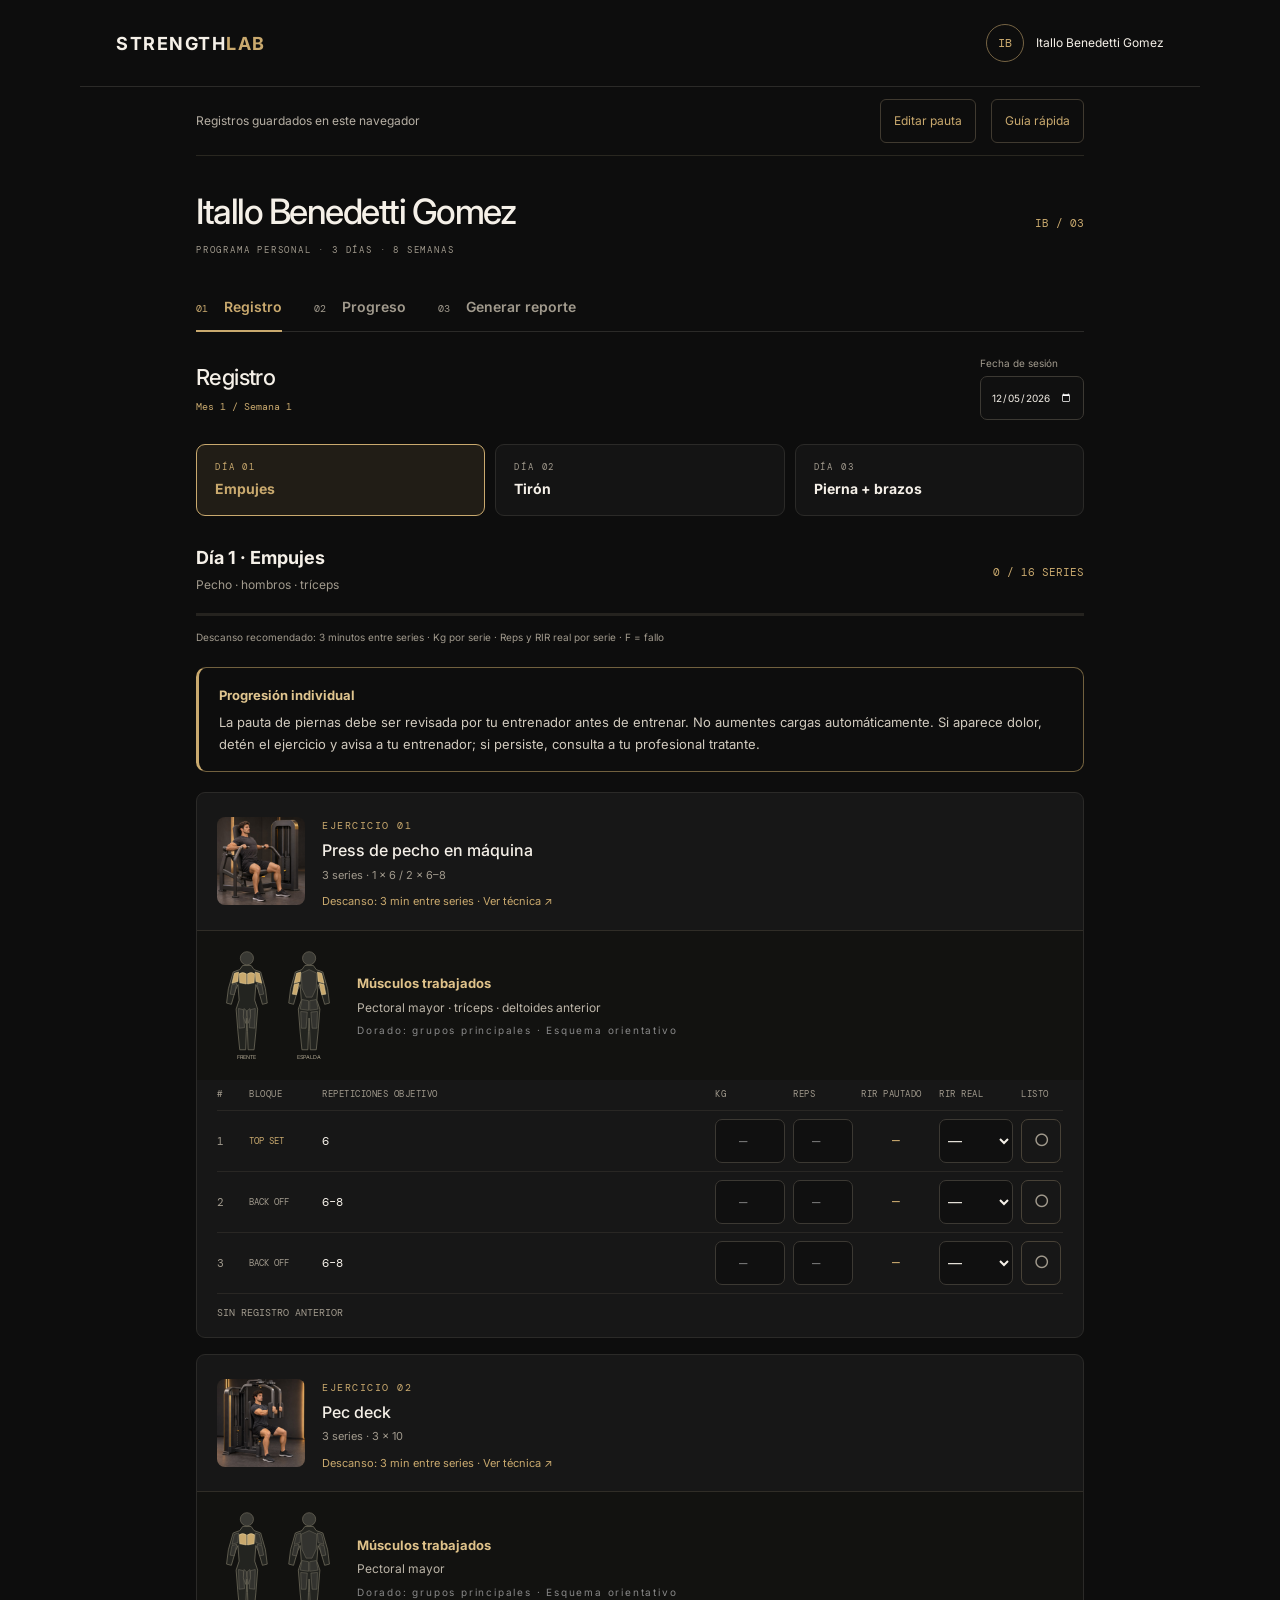
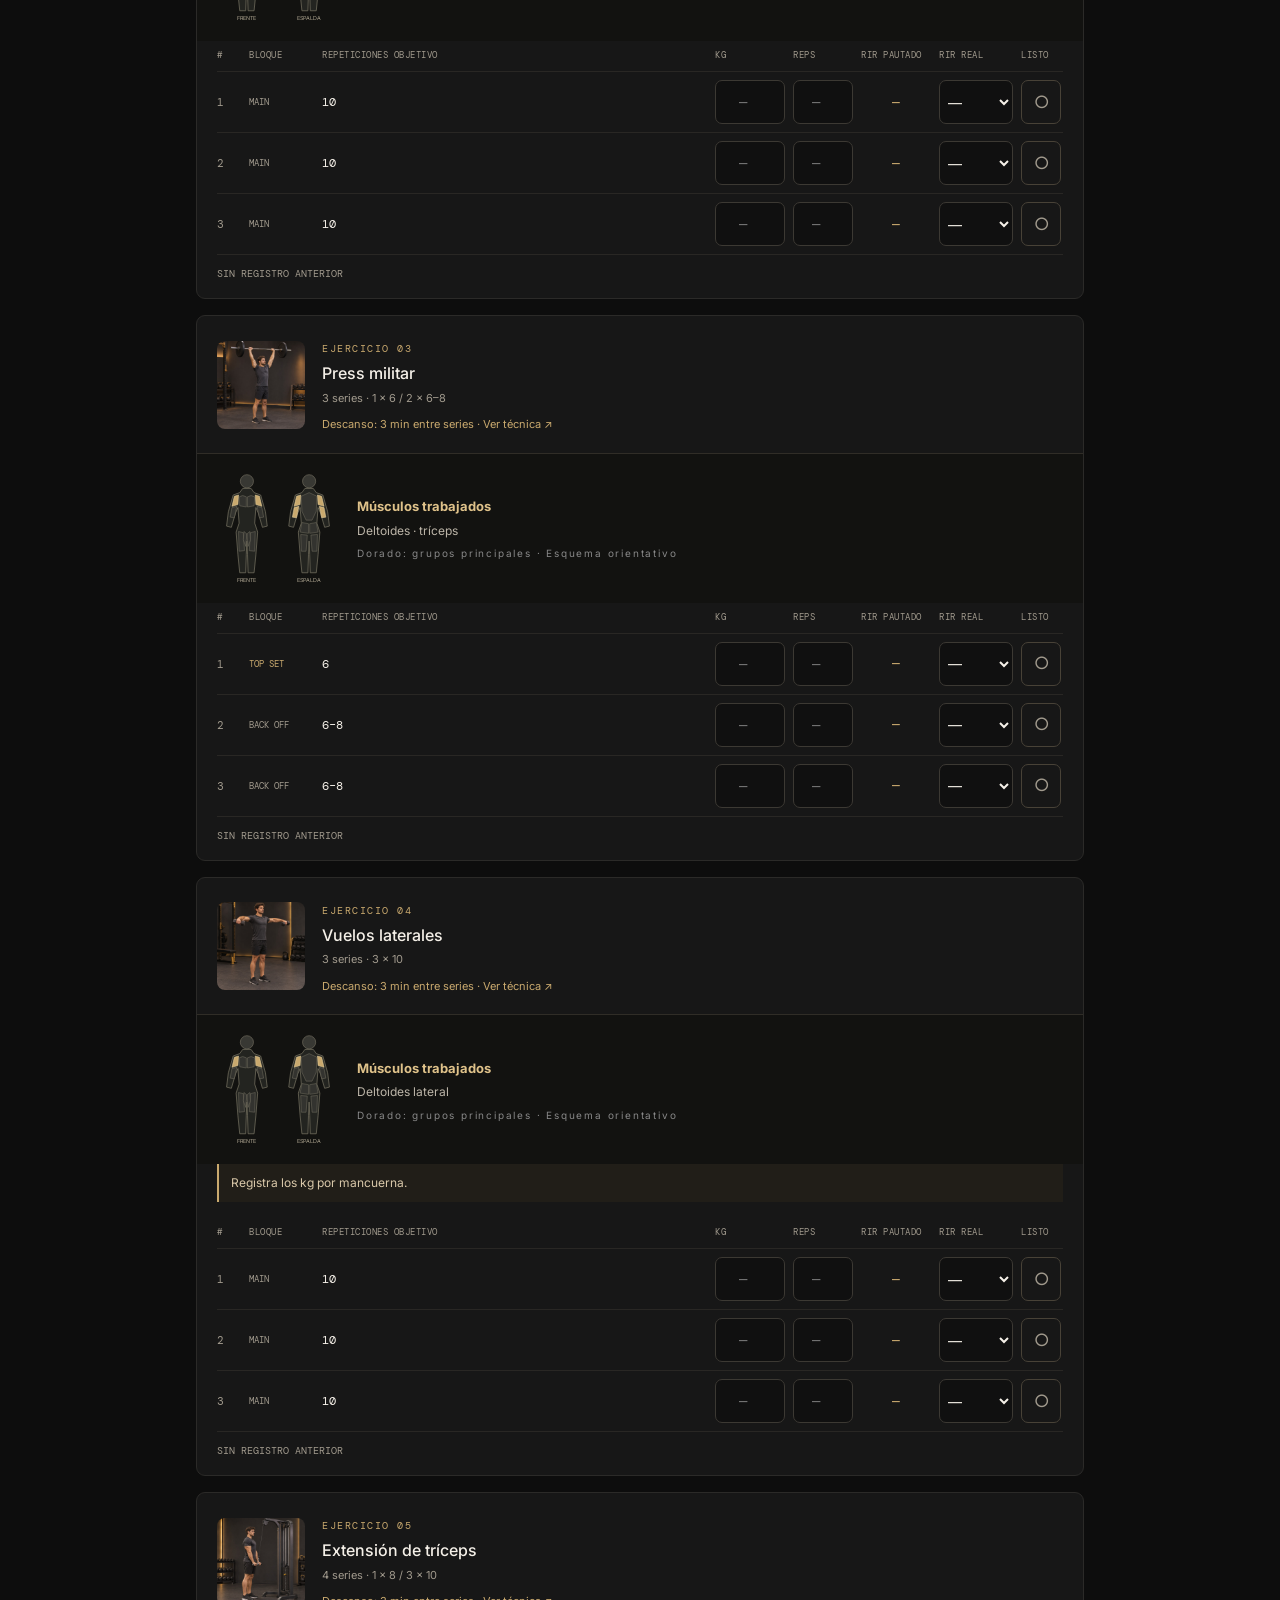
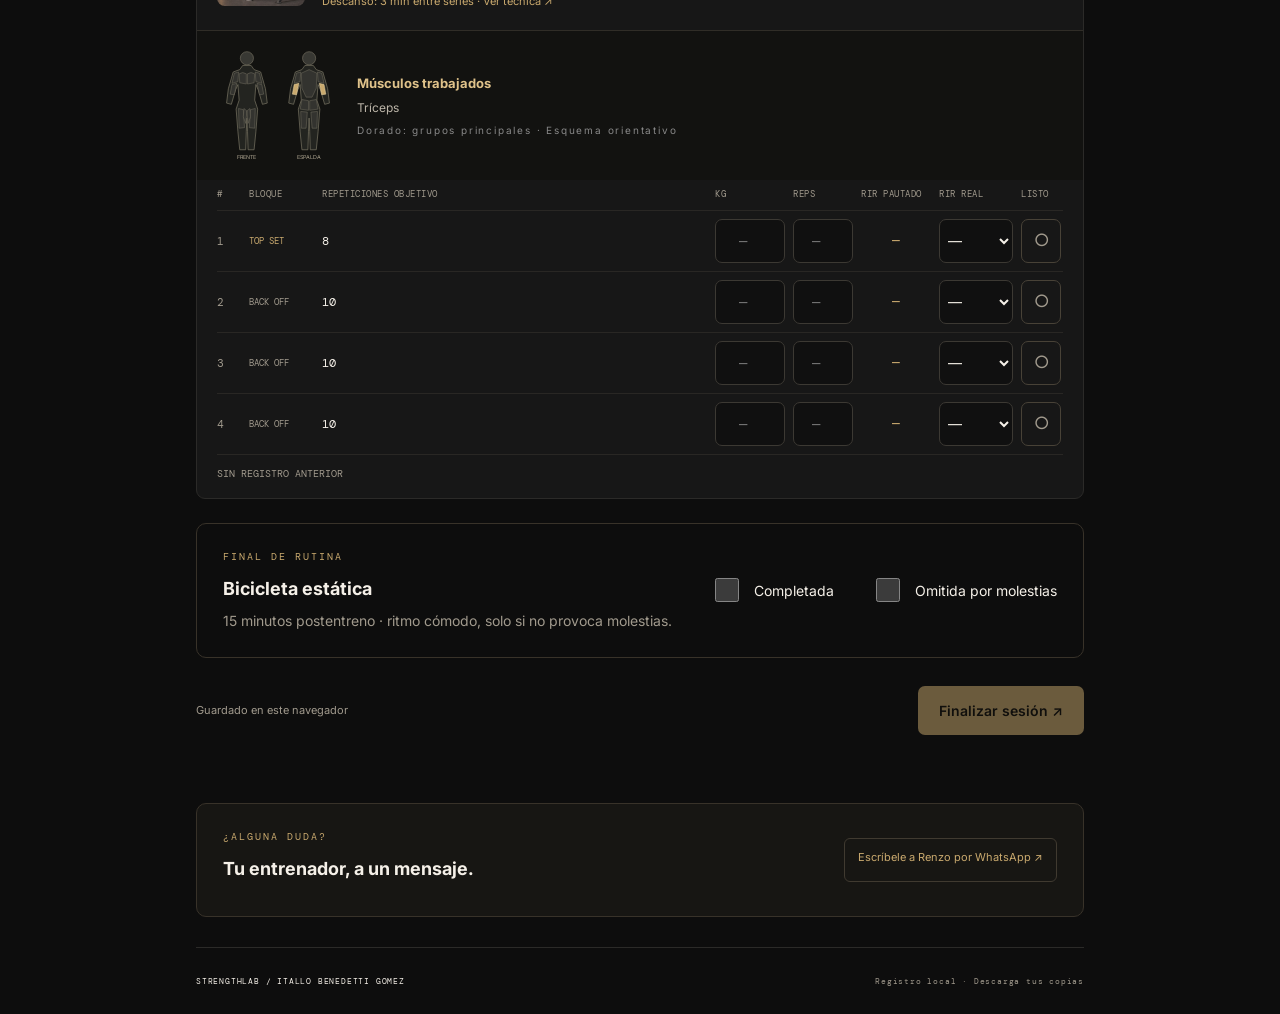
==== index.html @ 132c9b02 "Publish Itallo three-day StrengthLab program with AI photos, muscle maps, editable plan and PDF" ====
<!doctype html>
<html lang="es"><head><meta charset="utf-8"><meta name="viewport" content="width=device-width,initial-scale=1,viewport-fit=cover"><meta name="theme-color" content="#0D0D0D"><meta name="description" content="Plan personalizado de Itallo Benedetti Gomez. Registro de cargas y progreso de entrenamiento."><meta name="robots" content="noindex"><title>Itallo Benedetti Gomez · StrengthLab</title><link rel="preconnect" href="https://fonts.googleapis.com"><link rel="stylesheet" href="https://fonts.googleapis.com/css2?family=Playfair+Display:wght@600;700&family=DM+Mono:wght@400;500&family=Inter:wght@400;500;600;700&display=swap"><link rel="stylesheet" href="style.css?v=itallo-20261105"><script src="routine.js?v=itallo-20261105" defer></script><script src="technique.js?v=itallo-20261105" defer></script><script src="vendor/jspdf.umd.min.js?v=itallo-20261105" defer></script><script src="vendor/jspdf.plugin.autotable.min.js?v=itallo-20261105" defer></script><link rel="stylesheet" href="cloud.css?v=itallo-20261105"><script src="plan.js?v=itallo-20261105" defer></script><script src="local.js?v=itallo-20261105" defer></script><script src="muscles.js?v=itallo-20261105" defer></script><script src="app.js?v=itallo-20261105" defer></script><script src="reports.js?v=itallo-20261105" defer></script><script src="editor.js?v=itallo-20261105" defer></script></head>
<body><header><a class="brand" href="#registro" aria-label="StrengthLab registro">STRENGTH<span>LAB</span></a><div class="athlete"><span class="avatar">IB</span><span>Itallo Benedetti Gomez</span></div></header>
<main id="workspace"><div class="account-bar"><span id="account-role">Registros guardados en este navegador</span><div><button id="edit-plan" class="quiet">Editar pauta</button><button id="show-guide" class="quiet">Guía rápida</button></div></div><div id="sync-alert" role="status" hidden></div><section class="intro"><div><h1>Itallo <em>Benedetti Gomez</em></h1><p class="plan-meta">PROGRAMA PERSONAL · 3 DÍAS · 8 SEMANAS</p></div><span class="minimal-mark">IB / 03</span></section>
<nav aria-label="Secciones"><button data-tab="registro" class="active">01 <span>Registro</span></button><button data-tab="progreso">02 <span>Progreso</span></button><button data-tab="reporte">03 <span>Generar reporte</span></button></nav>
<section id="coach" hidden><div class="section-top"><div><p class="eyebrow">PAUTA DEL ENTRENADOR</p><h2>Pauta y videos de referencia</h2></div><button id="close-editor" class="quiet">Volver al registro</button></div><p class="muted">Define las series, repeticiones y el RIR objetivo de cada serie y pega el video de cada ejercicio. F = fallo; 0 = ninguna repetición en reserva sin intentar otra. Los campos vacíos quedan sin pautar.</p><p class="note">La pauta se guarda en este navegador. Usa «Crear enlace para Itallo» para que él reciba estos ajustes. Las sesiones ya registradas conservan su pauta original. Este editor no tiene contraseña.</p><form id="plan-form"><div id="plan-fields"></div><div class="editor-actions"><button class="primary" type="submit">Guardar pauta</button><button class="quiet" id="share-plan" type="button">Crear enlace para Itallo ↗</button><button class="quiet" id="export-plan" type="button">Descargar pauta</button><label class="quiet file">Importar pauta<input id="import-plan" type="file" accept="application/json"></label></div><p id="plan-status" role="status"></p><div id="plan-link-box" hidden><label>Enlace para Itallo<textarea id="plan-link" rows="3" readonly></textarea></label><button id="copy-plan-link" type="button" class="quiet">Copiar enlace</button></div></form></section><section id="registro"><div class="section-top"><div><h2>Registro</h2><p id="session-period" class="period-caption"></p></div><label class="date-label">Fecha de sesión<input type="date" id="date" required></label></div><div class="days" id="days"></div><div class="session-head"><div><h3 id="day-title"></h3><p class="muted" id="day-description"></p></div><span id="completion" class="mono"></span></div><div class="meter"><i id="meter"></i></div><p class="help">Descanso recomendado: 3 minutos entre series · Kg por serie · Reps y RIR real por serie · F = fallo</p><aside class="care-note"><strong>Progresión individual</strong><p>La pauta de piernas debe ser revisada por tu entrenador antes de entrenar. No aumentes cargas automáticamente. Si aparece dolor, detén el ejercicio y avisa a tu entrenador; si persiste, consulta a tu profesional tratante.</p></aside><div id="exercises"></div><section class="cardio-card" id="cardio-card"><div><p class="eyebrow">FINAL DE RUTINA</p><h3>Bicicleta estática</h3><p class="muted">15 minutos postentreno · ritmo cómodo, solo si no provoca molestias.</p></div><label class="cardio-check"><input id="cardio-done" type="checkbox"><span>Completada</span></label><label class="cardio-check"><input id="cardio-skipped" type="checkbox"><span>Omitida por molestias</span></label></section><div class="session-footer"><p id="save-status" role="status">Guardado en este navegador</p><button id="finish" class="primary">Finalizar sesión <span>↗</span></button></div></section>
<section id="progreso" hidden><div class="section-top"><div><h2>Progreso</h2></div></div><div class="stats" id="stats"></div><div class="chart-card"><label for="exercise-select" class="eyebrow">EVOLUCIÓN POR EJERCICIO</label><select id="exercise-select"></select><p class="muted">Mayor carga de una serie completada en cada sesión · kg</p><div id="chart"></div></div><div class="section-top"><h3>Historial de sesiones</h3><button class="quiet" id="export">Descargar historial ↓</button></div><div id="history"></div><details class="backup"><summary>Guardar o recuperar una copia</summary><p class="muted">Descarga una copia de tus registros. Las copias corresponden a este programa de Itallo.</p><button class="quiet" id="backup">Descargar copia</button><label class="quiet file">Importar copia<input id="import" type="file" accept="application/json"></label></details></section>
<section id="reporte" hidden><div class="section-top"><h2>Reporte semanal</h2><span class="mono">02 MESES / 08 SEMANAS</span></div>
<div class="report-controls"><div class="report-settings"><label class="date-label">Inicio del programa<input type="date" id="program-start" required></label><p class="muted">Cada mes tiene 4 semanas de 7 días.</p></div><div class="months" aria-label="Mes del reporte"><button data-month="0">Mes 1</button><button data-month="1">Mes 2</button></div><div id="report-weeks" class="report-weeks" aria-label="Semana del reporte"></div><div class="report-selection"><span id="report-range"></span><button id="generate-report" class="primary">Generar reporte ↗</button></div></div>
<div id="report-output" aria-live="polite"><div class="empty">Selecciona una semana para generar su reporte.</div></div></section>
<aside class="coach-contact"><div><p class="eyebrow">¿ALGUNA DUDA?</p><h3>Tu entrenador, a un mensaje.</h3></div><a class="quiet" href="https://wa.me/56957528873" target="_blank" rel="noopener noreferrer">Escríbele a Renzo por WhatsApp ↗</a></aside><footer><span>STRENGTHLAB / ITALLO BENEDETTI GOMEZ</span><span class="muted">Registro local · Descarga tus copias</span></footer></main><dialog id="onboarding" aria-labelledby="welcome-title"><p class="eyebrow">STRENGTHLAB / GUÍA RÁPIDA</p><h2 id="welcome-title">Bienvenido, Itallo.</h2><p class="muted">Tu rutina y tus registros en un solo lugar. Los datos se guardan en este navegador; descarga una copia para conservarlos.</p><ol class="welcome-steps"><li><span>01</span><div><h3>Elige tu sesión</h3><p>Comprueba la fecha y selecciona uno de tus tres días. Toca el ejercicio para ampliar la imagen de IA. Usa el video de referencia si tu entrenador lo ha añadido.</p></div></li><li><span>02</span><div><h3>Registra lo que hiciste</h3><p>Anota los kg y marca cada serie. Descansa 3 minutos entre series. Añade las repeticiones y el RIR real de cada serie; compáralo con el RIR pautado. Finaliza con 15 minutos de bicicleta estática si no causa molestias. Puedes marcarla como omitida por molestias.</p></div></li><li><span>03</span><div><h3>Revisa tu avance</h3><p>En Progreso verás tus cargas. En Reporte, el resumen de cada semana. Comparte tus reportes con Renzo para el seguimiento.</p></div></li></ol><button id="start-training" class="primary">Ir a mi rutina ↗</button></dialog><dialog id="photo" aria-labelledby="photo-title"><button id="close-photo" aria-label="Cerrar detalle del ejercicio">×</button><img alt=""><div class="technique-content"><p id="photo-caption" class="eyebrow"></p><h2 id="photo-title"></h2><p class="rest-detail">Descanso recomendado: <strong>3 minutos entre series</strong></p><div id="photo-muscles"></div><h3>Recomendación técnica</h3><ul id="photo-technique"></ul><p id="photo-coach-note" class="note" hidden></p></div></dialog><div id="toast" role="status" hidden></div></body></html>
---- style.css ----
:root{color-scheme:dark;--gold:#c9a96e;--bg:#0d0d0d;--card:#171717;--line:#2b2a28;--text:#f5f0e8;--muted:#a19a8d;--mono:'DM Mono',monospace;--serif:'Playfair Display',Georgia,serif}*{box-sizing:border-box}body{margin:0;background:var(--bg);color:var(--text);font:14px/1.5 Inter,system-ui,sans-serif}button,input,select{font:inherit}button,a,input,select,summary{touch-action:manipulation}button{cursor:pointer}button:focus-visible,a:focus-visible,summary:focus-visible{outline:2px solid var(--gold);outline-offset:4px}button{color:inherit}header{max-width:1120px;margin:auto;padding:28px 36px;display:flex;justify-content:space-between;align-items:center;border-bottom:1px solid var(--line)}.brand{font-size:18px;font-weight:700;letter-spacing:1.5px;color:var(--text);text-decoration:none}.brand>span{color:var(--gold)}small{display:block;font-size:9px;letter-spacing:1.8px;color:var(--muted);font-weight:400;margin-top:5px}.athlete{display:flex;align-items:center;gap:12px;font-size:12px}.avatar{width:38px;height:38px;border:1px solid #766444;display:grid;place-items:center;border-radius:50%;font:12px var(--mono);color:var(--gold)}main{max-width:960px;padding:0 36px;margin:auto}.intro{display:flex;align-items:center;justify-content:space-between;padding:46px 0 34px}.eyebrow{font:10px var(--mono);letter-spacing:2px;color:var(--gold);margin:0 0 12px}h1{font:600 56px/1.1 var(--serif);margin:0 0 16px;letter-spacing:-2px}h1 em{color:var(--gold);font-style:normal}h2{font:600 28px/1.2 var(--serif);margin:0}h3{font-size:18px;margin:0}.muted{color:var(--muted)}.intro .muted{margin:0}.plan-label{display:flex;align-items:center;gap:14px}.plan-label b{font:48px var(--serif);color:var(--gold)}.plan-label span{font:9px/1.8 var(--mono);letter-spacing:1px;color:var(--muted)}nav{display:flex;border-bottom:1px solid var(--line);gap:28px;margin-bottom:32px}nav button{border:0;border-bottom:2px solid transparent;background:none;padding:16px 2px;color:var(--muted);font:10px var(--mono)}nav button span{font:600 14px Inter,sans-serif;margin-left:10px}nav button.active{border-color:var(--gold);color:var(--gold)}.section-top{display:flex;align-items:center;justify-content:space-between;gap:15px;margin:28px 0 24px}.date-label{color:var(--muted);font-size:10px;display:grid;gap:5px}input,select{border:1px solid #3c3933;border-radius:7px;background:#101010;color:var(--text);padding:10px;min-height:44px}input:focus,select:focus{outline:1px solid var(--gold);border-color:var(--gold)}.days{display:grid;grid-template-columns:repeat(3,1fr);gap:10px;margin-bottom:28px}.day{background:#141414;text-align:left;border:1px solid var(--line);border-radius:9px;padding:16px 18px}.day small{font:9px var(--mono);margin:0 0 5px}.day strong{font-size:14px}.day.active{border-color:var(--gold);background:#211d16;color:var(--gold)}.day.active small{color:var(--gold)}.session-head{display:flex;align-items:center;justify-content:space-between;gap:14px}.session-head p{margin:5px 0;font-size:12px}.mono{font:11px var(--mono);color:var(--gold)}.meter{background:#25231f;height:3px;margin-top:14px}.meter i{display:block;height:100%;background:var(--gold);width:0;transition:width .2s}.help{font-size:11px;color:var(--muted);margin:14px 0 22px}.exercise{border:1px solid var(--line);background:var(--card);border-radius:12px;overflow:hidden;margin-bottom:16px}.ex-head{display:flex;align-items:center;gap:17px;padding:20px}.photo-btn{padding:0;border:0;width:88px;height:88px;border-radius:8px;overflow:hidden;flex:none;background:white}.photo-btn img{width:100%;height:100%;object-fit:contain;display:block}.ex-meta{flex:1}.ex-meta h3{font-size:16px;line-height:1.4;margin:5px 0}.ex-number{font:10px var(--mono);color:var(--gold);letter-spacing:1.5px}.ex-meta p{font-size:11px;color:var(--muted);margin:4px 0}.note{font-size:12px;margin:0 20px 16px;padding:10px 12px;background:#211e18;border-left:2px solid var(--gold);color:#d9c8a9}.sets{padding:0 20px 18px}.set-row{display:grid;grid-template-columns:30px 90px 1fr 94px 80px 44px;align-items:center;gap:10px;padding:8px 0;border-bottom:1px solid #292724}.set-row:last-child{border:0}.set-row.labels{font:9px var(--mono);color:var(--muted);letter-spacing:.5px;padding-bottom:10px}.set-row input{width:100%;text-align:center;font:14px var(--mono);padding:7px 4px}.set-row .target{font:12px var(--mono)}.badge{font:9px var(--mono);text-transform:uppercase;color:var(--muted)}.badge.top{color:var(--gold)}.set-no{font:11px var(--mono);color:var(--muted)}.done{width:40px;height:44px;border:1px solid #484237;border-radius:7px;background:transparent;color:var(--muted);font-size:17px}.set-row.completed .done{background:var(--gold);color:#15120c;border-color:var(--gold)}.set-row.completed{background:#c9a96e06}.previous{font:10px var(--mono);color:var(--muted);margin:12px 0 0}.session-footer{display:flex;justify-content:space-between;gap:15px;align-items:center;padding:10px 0 20px}.session-footer p{font-size:11px;color:var(--muted)}.primary{background:var(--gold);color:#13110c;border:0;border-radius:7px;padding:14px 21px;font-weight:600;min-height:48px}.primary span{margin-left:20px}.primary:disabled{opacity:.5;cursor:default}.quiet{background:transparent;border:1px solid #403a30;border-radius:6px;color:var(--gold);padding:10px 13px;min-height:44px;font-size:11px}.stats{display:grid;grid-template-columns:repeat(3,1fr);gap:12px}.stat{padding:22px;background:var(--card);border:1px solid var(--line);border-radius:10px}.stat strong{font:30px var(--serif);display:block;color:var(--gold)}.stat span{font:10px var(--mono);color:var(--muted)}.chart-card{background:var(--card);border:1px solid var(--line);border-radius:12px;padding:24px;margin:24px 0}.chart-card select{display:block;width:100%;margin:10px 0;font-size:14px}.chart-card>p{font-size:11px}.chart-svg{display:block;width:100%;height:auto}.empty{text-align:center;padding:42px 20px;border:1px dashed #39342b;border-radius:8px;color:var(--muted);font-size:13px}.empty b{display:block;color:var(--text);font-size:16px;margin-bottom:8px}.history-row{display:flex;align-items:center;justify-content:space-between;gap:12px;padding:18px 2px;border-bottom:1px solid var(--line)}.history-row b{display:block;font-size:13px}.history-row small{letter-spacing:0;font-size:11px}.backup{margin:28px 0;font-size:12px}.backup summary{cursor:pointer;color:var(--muted);padding:12px 0}.backup button{margin-right:8px}.file{display:inline-flex;align-items:center;cursor:pointer}.file input{position:absolute;opacity:0;width:1px;height:1px;min-height:0}.file:focus-within{outline:2px solid var(--gold)}footer{padding:28px 0;border-top:1px solid var(--line);font:9px var(--mono);letter-spacing:1px;margin-top:30px}footer p{color:var(--muted);letter-spacing:0;font:10px Inter,sans-serif}dialog{padding:14px;border:1px solid var(--line);border-radius:12px;max-width:520px;width:90%;background:#171717;color:var(--text)}dialog::backdrop{background:#000c}dialog img{width:100%;border-radius:8px;display:block}dialog p{margin:12px 3px;font-size:12px}dialog button{position:absolute;right:23px;top:23px;width:40px;height:40px;border-radius:50%;border:0;background:#111d;color:white;font-size:26px}#toast{position:fixed;bottom:24px;left:50%;transform:translateX(-50%);padding:14px 20px;border:1px solid var(--gold);border-radius:9px;background:#232017;color:var(--text);z-index:10;font-size:13px;max-width:90%;width:max-content}button:hover{filter:brightness(1.12)}[hidden]{display:none!important}@media(max-width:620px){header{padding:20px}.brand{font-size:14px}.athlete>span:last-child{display:none}main{padding:0 18px}.intro{padding:32px 0}h1{font-size:42px}.intro>.plan-label{display:none}.intro .muted{font-size:12px}nav{margin-bottom:24px}.section-top{align-items:flex-start}h2{font-size:22px}.date-label input{font-size:11px;padding:7px;max-width:140px}.day{padding:12px 10px}.day strong{font-size:12px}.day small{font-size:8px}.days{gap:7px}.session-head h3{font-size:17px}.ex-head{padding:16px;gap:13px}.photo-btn{width:70px;height:70px}.ex-meta h3{font-size:14px}.sets{padding:0 13px 13px}.set-row{grid-template-columns:20px 55px minmax(46px,1fr) 61px 52px 34px;gap:5px}.set-row.labels{font-size:8px;letter-spacing:0}.badge{font-size:8px}.set-row .target{font-size:11px}.done{width:32px}.note{margin:0 16px 13px;font-size:11px}.session-footer{align-items:stretch;flex-direction:column;gap:6px}.session-footer p{margin:3px 0 8px}.stats{gap:7px}.stat{padding:14px 10px}.stat strong{font-size:26px}.stat span{font-size:8px}.chart-card{padding:16px}.history-row{font-size:12px}.history-row .quiet{padding:8px}.section-top .quiet{font-size:10px}footer{line-height:1.8}}@media(prefers-reduced-motion:reduce){*{transition:none!important;scroll-behavior:auto!important}}

/* Quiet editorial layout */
header{padding-top:24px;padding-bottom:24px}.intro{padding:34px 0 26px}.intro h1{font:500 35px/1.2 Inter,sans-serif;letter-spacing:-1.5px;margin:0}.intro h1 em{color:var(--text)}.plan-meta{font:9px var(--mono);letter-spacing:1.8px;color:var(--muted);margin:12px 0 0}.minimal-mark{font:11px var(--mono);color:var(--gold)}h2{font:500 22px/1.3 Inter,sans-serif;letter-spacing:-.6px}nav{position:relative;gap:32px;margin-bottom:24px}nav button{border:0;padding:16px 0}.nav-marker{position:absolute;bottom:-1px;left:0;height:2px;background:var(--gold);transition:transform .28s cubic-bezier(.22,1,.36,1),width .28s}.period-caption{margin:8px 0 0;font:10px var(--mono);color:var(--gold)}.section-top{margin-top:24px}.exercise{border-radius:9px;transition:border-color .2s}.exercise:focus-within{border-color:#756447}.day,.week,.months button{transition:background .2s,border-color .2s,color .2s}.done{transition:background .15s,transform .15s}.done:active,.primary:active{transform:scale(.96)}.primary{transition:background .15s,transform .15s}.ex-meta h3{font-weight:500}.help{font-size:10px}.stats .stat strong{font:400 28px var(--mono)}.stat{background:transparent}.session-footer{padding-top:4px}footer{display:flex;justify-content:space-between;gap:16px;flex-wrap:wrap;font-size:8px;letter-spacing:.8px}.report-controls{border:1px solid var(--line);border-radius:10px;padding:22px;margin-bottom:24px}.report-settings{display:flex;justify-content:space-between;align-items:center;gap:16px;margin-bottom:24px}.report-settings p{font-size:11px}.report-settings input{width:170px}.months{display:flex;gap:4px;background:#161616;border-radius:7px;padding:4px;margin-bottom:16px}.months button{flex:1;min-height:44px;border:1px solid transparent;border-radius:5px;background:transparent;color:var(--muted);font-size:12px}.months button.active{background:#27231c;color:var(--gold);border-color:#55462d}.report-weeks{display:grid;grid-template-columns:repeat(4,1fr);gap:9px}.week{padding:16px 10px;text-align:left;background:transparent;border:1px solid var(--line);border-radius:7px}.week.active{border-color:var(--gold);background:#c9a96e09}.week span{display:block;font-size:12px}.week small{font:9px var(--mono);letter-spacing:0;margin-top:10px}.week i{display:block;font:9px var(--mono);color:var(--gold);margin-top:16px}.report-selection{display:flex;justify-content:space-between;gap:15px;align-items:center;margin-top:22px}.report-selection>span{font:10px var(--mono);color:var(--muted)}.report-actions{display:flex;justify-content:space-between;gap:16px;align-items:center;margin:22px 0 16px}.report-actions>div{display:flex;gap:8px}.report-actions .primary{font-size:11px;padding:10px 14px;min-height:44px}.report-paper{border:1px solid var(--line);border-radius:10px;background:#141414;padding:26px}.report-heading{display:flex;justify-content:space-between;gap:18px;border-bottom:1px solid var(--line);padding-bottom:22px}.report-heading h2{font-size:24px}.report-heading strong{font:12px var(--mono)}.report-heading p:not(.eyebrow){font-size:10px;color:var(--muted);margin-bottom:0}.report-heading>div:last-child{text-align:right}.report-summary{display:grid;grid-template-columns:repeat(3,1fr);gap:14px;padding:24px 0}.report-summary b{font:24px var(--mono);display:block;color:var(--gold)}.report-summary span{display:block;font-size:10px;color:var(--muted);margin-top:8px}.report-day-status{display:flex;justify-content:space-between;gap:12px;font-size:10px;border-top:1px solid var(--line);border-bottom:1px solid var(--line);padding:15px 0;color:var(--muted)}.report-day-status b{color:var(--text);margin-right:5px;font-weight:500}.report-paper h3{font-size:14px;font-weight:500;margin:28px 0 12px}.report-note{font-size:10px;color:var(--muted);line-height:1.6}.table-scroll{overflow:auto}table{width:100%;border-collapse:collapse;text-align:left;font-size:11px}th{font-weight:500;color:var(--muted);font-size:9px;padding:10px 7px;border-bottom:1px solid #474033;white-space:nowrap}td{padding:11px 7px;border-bottom:1px solid var(--line)}td:first-child{min-width:140px}td:not(:first-child){font-family:var(--mono);font-size:10px}td small{font-size:8px;letter-spacing:0;margin-top:3px}.report-session-title{display:flex;justify-content:space-between;align-items:center;gap:12px;margin:24px 0 8px}.report-session-title h4{font-size:12px;margin:0;font-weight:500}.report-session-title span{font-size:9px;color:var(--muted)}.report-empty{padding:50px 0;text-align:center;color:var(--muted)}.report-end{border-top:1px solid var(--line);padding-top:18px;margin-top:28px}.quiet:disabled{opacity:.4;cursor:default}
@media(max-width:620px){.intro{padding:26px 0 20px}.intro h1{font-size:28px}.minimal-mark{font-size:9px}nav{gap:0;justify-content:space-between}nav button{font-size:9px}nav button span{font-size:11px;margin-left:6px}.section-top h2{font-size:20px}.section-top>.mono{font-size:8px}.report-controls{padding:15px}.report-settings{align-items:flex-start}.report-settings p{max-width:130px;font-size:10px;margin:18px 0 0}.report-settings input{width:150px}.report-weeks{grid-template-columns:repeat(2,1fr)}.week{padding:12px}.week i{margin-top:10px}.report-selection{align-items:stretch;flex-direction:column}.report-selection>span{text-align:center}.report-actions{align-items:flex-start;flex-direction:column}.report-actions>div{width:100%}.report-actions button{flex:1}.report-paper{padding:16px}.report-heading{flex-direction:column;gap:14px}.report-heading>div:last-child{text-align:left}.report-summary{gap:8px}.report-summary span{font-size:9px}.report-summary b{font-size:20px}.report-day-status{gap:8px;font-size:9px}.report-day-status b{display:block;margin-bottom:3px}.report-session-title{align-items:flex-start;flex-direction:column;gap:4px}}
@media print{@page{size:A4;margin:14mm}*{color:#151515!important;background:white!important;box-shadow:none!important;text-shadow:none!important;animation:none!important}body{font-size:10pt}header,nav,.intro,main>section:not(#reporte),#reporte>.section-top,.report-controls,.report-actions,footer,dialog,#toast{display:none!important}main{max-width:none;padding:0;margin:0}#reporte{display:block!important}.report-paper{padding:0;border:0;border-radius:0}.table-scroll{overflow:visible}table{font-size:9pt}td:not(:first-child),th{font-size:8pt}thead{display:table-header-group}tr{break-inside:avoid}h3,h4,.report-session-title{break-after:avoid}.report-heading{flex-direction:row}.report-heading>div:last-child{text-align:right}.report-summary,.report-heading,.report-day-status{break-inside:avoid}.report-summary span,.report-note{font-size:8pt}th,td{border-color:#ccc}.report-note{color:#555!important}.report-session-title{flex-direction:row}}

.days{grid-template-columns:repeat(4,1fr)}.exercise-number-art{display:grid;place-items:center;width:100%;height:100%;background:#211d16;color:var(--gold);font:32px var(--mono)}.report-day-status{flex-wrap:wrap}@media(max-width:620px){.days{grid-template-columns:repeat(2,1fr)}}


.report-actions>div{flex-wrap:wrap}.photo-btn{background:#222}.photo-btn img{object-fit:cover}

/* RIR and coach prescription */
.sets-scroll{overflow-x:auto}.sets{min-width:650px}.set-row{grid-template-columns:24px 65px minmax(55px,1fr) 70px 60px 70px 74px 42px;gap:8px}.set-row select{width:100%;padding:8px 4px;min-height:44px}.rir-target{text-align:center;color:var(--gold);font:13px var(--mono)}.exercise-video{display:inline-flex;margin:0 20px 15px;text-decoration:none}.plan-exercise{border:1px solid var(--line);border-radius:9px;padding:20px;margin:18px 0}.plan-exercise legend{padding:0 8px;font-weight:600}.plan-rirs{display:flex;gap:12px;flex-wrap:wrap}.plan-rirs label{display:grid;gap:6px;font-size:12px;color:var(--muted)}.plan-rirs select{min-width:76px}.video-label{display:grid;gap:8px;margin-top:20px;font-size:12px;color:var(--muted)}.video-label input{width:100%}.editor-day{margin-top:30px;color:var(--gold)}.editor-actions{display:flex;gap:10px;flex-wrap:wrap;margin:24px 0}#plan-status{color:var(--gold);font-size:12px}#plan-link-box label{display:grid;gap:8px}#plan-link{width:100%;background:var(--card);color:var(--text);border:1px solid var(--line);padding:12px;margin-bottom:10px}.account-bar>div{display:flex;gap:8px}#coach>.muted{font-size:12px}#coach>.note{margin:20px 0}.report-paper .table-scroll table{min-width:680px}@media(max-width:620px){.sets{min-width:650px}.set-row{grid-template-columns:24px 65px minmax(55px,1fr) 70px 60px 70px 74px 42px}.plan-exercise{padding:14px}.plan-rirs{gap:8px}.account-bar{flex-wrap:wrap;gap:10px}.account-bar>div{flex-wrap:wrap}.report-paper .table-scroll table{min-width:680px}}

.set-field{min-width:0}.set-field>span{display:none}@media(max-width:620px){.sets{min-width:0}.sets-scroll{overflow:visible}.set-row{grid-template-columns:repeat(4,minmax(0,1fr));gap:8px;padding:14px 0}.set-row.labels{display:none}.set-no{grid-row:1;grid-column:1}.badge{grid-row:1;grid-column:2}.set-row .target{grid-row:1;grid-column:3;font-size:11px}.set-row .target:after{content:' reps';font-size:9px;color:var(--muted)}.set-row .done{grid-row:1;grid-column:4;justify-self:end;width:40px}.kg-field{grid-row:2;grid-column:1}.reps-field{grid-row:2;grid-column:2}.rir-target{grid-row:2;grid-column:3;display:flex;flex-direction:column;justify-content:space-between;align-items:center;padding-bottom:12px}.rir-field{grid-row:2;grid-column:4}.set-field{display:grid;gap:5px}.set-field>span,.rir-target:before{display:block;font:8px var(--mono);color:var(--muted)}.rir-target:before{content:'RIR PAUTADO';margin-bottom:5px}.set-row input,.set-row select{font-size:13px;min-width:0;min-height:44px;width:100%;padding:7px 3px}}

.days{grid-template-columns:repeat(3,minmax(0,1fr))}.care-note{border:1px solid #71603e;border-left:3px solid #c9a96e;border-radius:10px;padding:16px 20px;margin:20px 0;color:#d1cabe;font-size:13px;line-height:1.7}.care-note strong{color:#e0c58f}.care-note p{margin:5px 0 0}.muscle-card{display:flex;align-items:center;gap:18px;padding:12px 20px;border-top:1px solid #302d27;background:#121210}.muscle-card svg{width:122px;height:125px;flex-shrink:0}.muscle-card p{font-size:12px;line-height:1.7;color:#bcb5a8;margin:4px 0}.muscle-card strong{color:#dfc28a;font-size:13px}.muscle-card small{font-size:10px;color:#888}.muscle-shape{fill:#33332f;stroke:#777363;stroke-width:.8}.muscle-active{fill:#c9a96e;stroke:#f1dba9;stroke-width:.8}.cardio-card{flex-wrap:wrap;gap:14px}.cardio-check{font-size:12px}.plan-dose{display:flex;gap:12px;margin-bottom:12px}.plan-dose input{width:110px;padding:10px;background:#151515;color:#eee;border:1px solid #554e42;border-radius:5px}.plan-dose label{font-size:12px}@media(max-width:600px){.days{grid-template-columns:repeat(3,minmax(0,1fr))}.day{padding:12px 8px}.day strong{font-size:13px}.muscle-card{padding:10px;gap:8px}}
---- cloud.css ----
[hidden]{display:none!important}.auth-card{max-width:420px;margin:10vh auto;padding:30px 24px}.auth-card h1{font-family:'Playfair Display',serif;font-size:48px;margin:18px 0 32px}.auth-card h1 em{color:#c9a96e;font-weight:400}.auth-card form{display:grid;gap:20px;margin:24px 0}.auth-card label,#routine-fields label{display:grid;gap:8px;font-size:12px;color:#b6afa4}.auth-card input,#routine-fields input{width:100%;box-sizing:border-box;padding:13px;border:1px solid #3a352e;border-radius:5px;background:#161513;color:#f5f0e8;font:inherit}.auth-card input:focus,#routine-fields input:focus{outline:1px solid #c9a96e}.auth-card .primary{width:100%;justify-content:center}.account-bar{display:flex;justify-content:space-between;align-items:center;border-bottom:1px solid #292720;padding:12px 0;font-size:12px;color:#b6afa4}.account-bar>div{display:flex;gap:15px}#sync-alert{padding:14px;border:1px solid #c9a96e;background:#292318;color:#f1dab1;font-size:13px;margin:14px 0}#coach-editor{margin:20px 0;border:1px solid #383229;padding:18px;border-radius:8px}#coach-editor summary{cursor:pointer;color:#c9a96e}#routine-fields fieldset{border:0;padding:18px 0}#routine-fields legend{padding-top:24px;color:#c9a96e}.editor-ex{border-bottom:1px solid #383229;padding:18px 0;display:grid;gap:12px}.editor-block{display:grid;grid-template-columns:90px 80px 1fr;align-items:end;gap:12px;font-size:12px}#routine-status{display:block;margin-top:12px;font-size:13px;color:#c9a96e}input:disabled{opacity:.7}.account-bar .quiet{font-size:12px}@media(max-width:600px){.auth-card{margin:6vh auto}.account-bar{align-items:flex-start;gap:12px}.editor-block{grid-template-columns:70px 65px 1fr;gap:8px}}

.cardio-card,.coach-contact{display:flex;align-items:center;justify-content:space-between;gap:24px;padding:26px;border:1px solid #383229;border-radius:10px;margin:24px 0}.cardio-card h3,.coach-contact h3{margin:8px 0}.cardio-card .muted{margin:0}.cardio-check{display:flex;align-items:center;gap:12px;cursor:pointer;font-size:14px}.cardio-check input{accent-color:#c9a96e;width:24px;height:24px}.coach-contact a{color:#c9a96e;text-decoration:none;line-height:1.6}.coach-contact{margin-top:48px;background:#171613}#onboarding{max-width:540px;width:calc(100% - 32px);max-height:90dvh;box-sizing:border-box;padding:32px;border:1px solid #51432d;border-radius:14px;background:#151411;color:#f5f0e8}#onboarding::backdrop{background:#000b;backdrop-filter:blur(5px)}#onboarding h2{font-size:32px;margin:18px 0}#onboarding>.muted{line-height:1.6}.welcome-steps{list-style:none;padding:0;margin:28px 0;display:grid;gap:24px}.welcome-steps li{display:flex;gap:18px}.welcome-steps li>span{color:#c9a96e;font-family:'DM Mono',monospace;padding-top:3px}.welcome-steps h3{margin:0 0 7px;font-size:16px}.welcome-steps p{margin:0;color:#b6afa4;font-size:14px;line-height:1.65}#start-training{width:100%;justify-content:center}.report-summary{grid-template-columns:repeat(4,1fr)}@media(max-width:600px){.account-bar>div{flex-wrap:wrap;gap:10px}.cardio-card,.coach-contact{padding:20px;align-items:flex-start}.coach-contact{flex-direction:column;gap:12px}#onboarding{padding:24px}.report-summary{grid-template-columns:repeat(2,1fr)}}

.exercise-details{width:100%;background:transparent;border:0;color:inherit;text-align:left;cursor:pointer}.exercise-details:hover{background:#211e18}.exercise-details .ex-meta{display:block}.exercise-rest{display:block;font-size:11px;color:#c9a96e;margin-top:10px}.set-row.labels span{white-space:normal;line-height:1.35}.set-row.labels{align-items:end}#photo{width:min(680px,calc(100% - 28px));max-height:90dvh;overflow:auto;padding:0;text-align:left}#photo>img{width:100%;max-height:42dvh;object-fit:contain;background:white;border-radius:0}#photo .technique-content{padding:24px}#photo .technique-content p{padding:0;text-align:left}#photo h2{font-size:25px;line-height:1.3;margin:0 0 16px}#photo h3{font-size:14px;margin-top:24px}#photo ul{padding-left:20px;color:#c8c0b2;line-height:1.7;font-size:14px}#photo li{margin:10px 0}#photo .rest-detail{color:#c9a96e;font-size:13px}#photo #photo-coach-note{margin:20px 0 0;padding:12px}#close-photo{position:sticky;top:10px;float:right;z-index:2;margin:10px 10px -46px 0;background:#171717e6;border:1px solid #6c6254;border-radius:50%;width:36px;height:36px}.exercise-details h3{margin:5px 0}@media(max-width:600px){.exercise-rest{font-size:10px}#photo .technique-content{padding:20px}.set-row.labels{font-size:8px}}
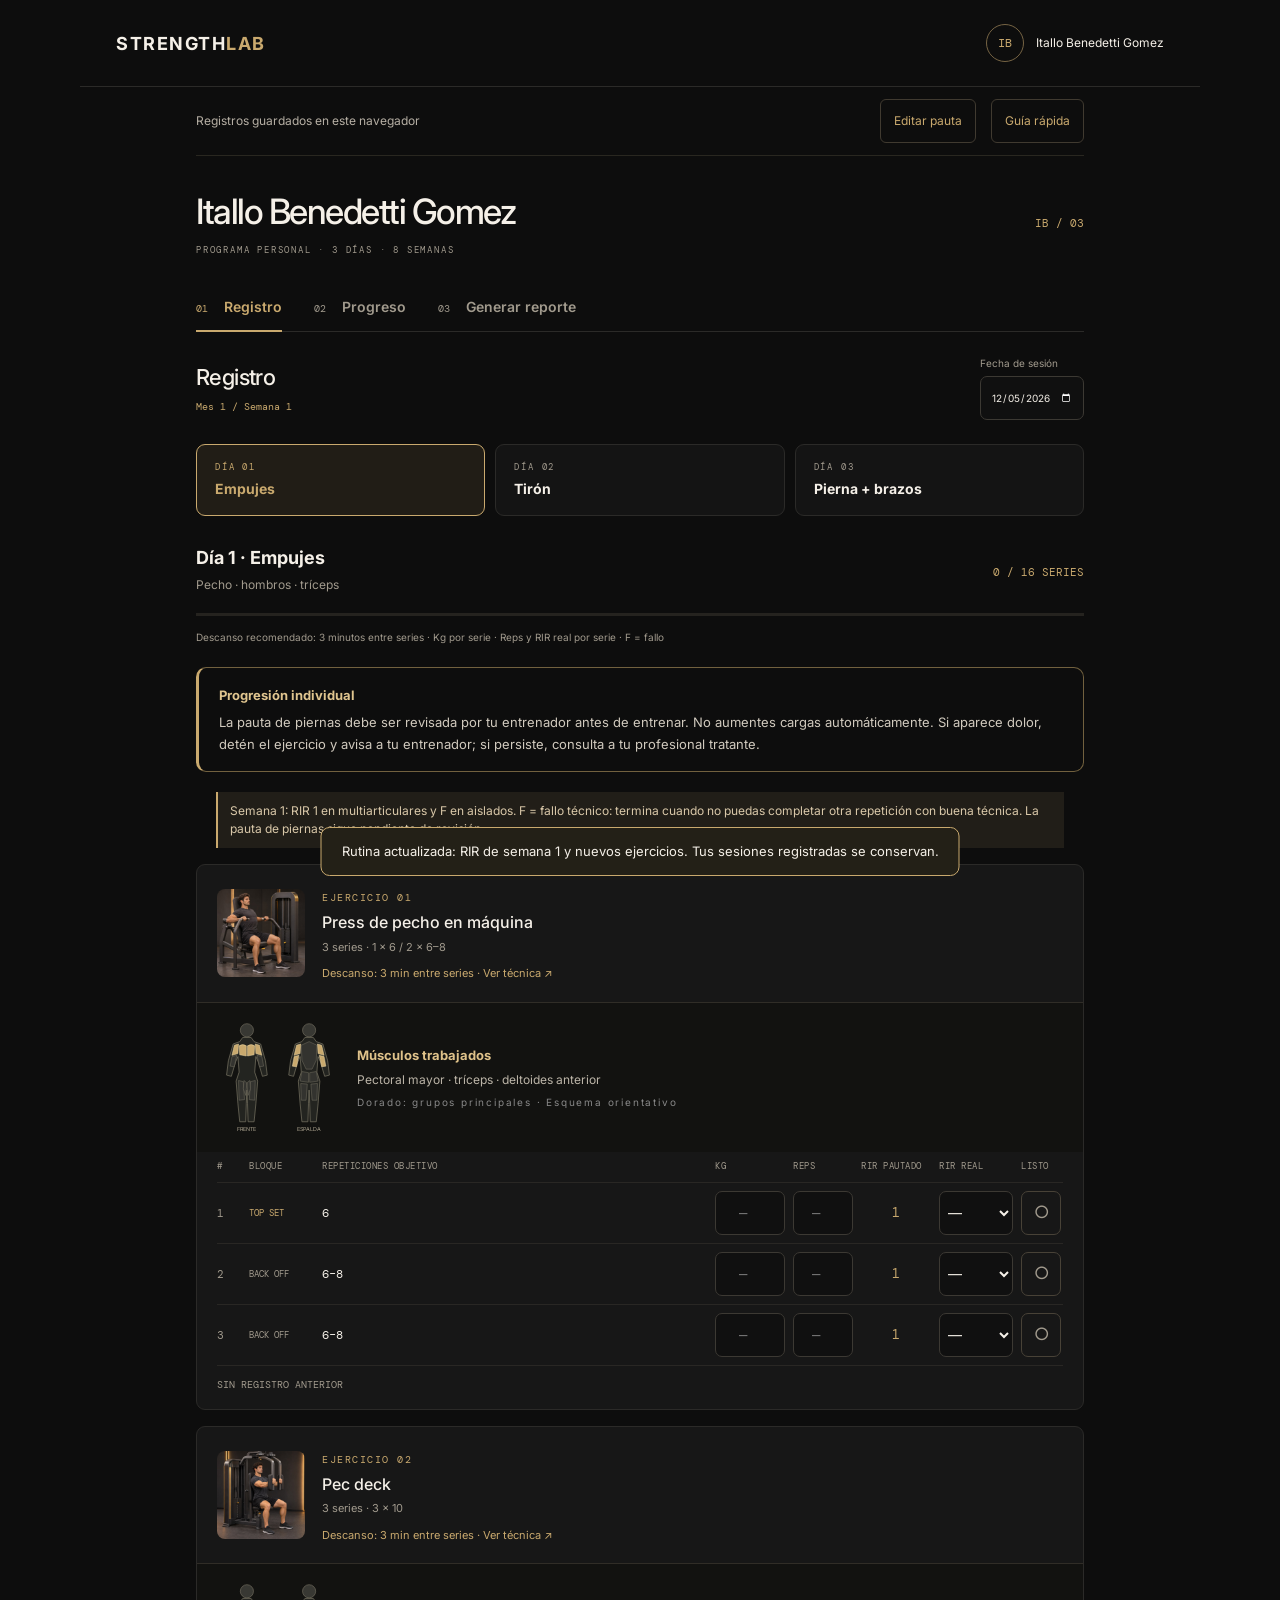
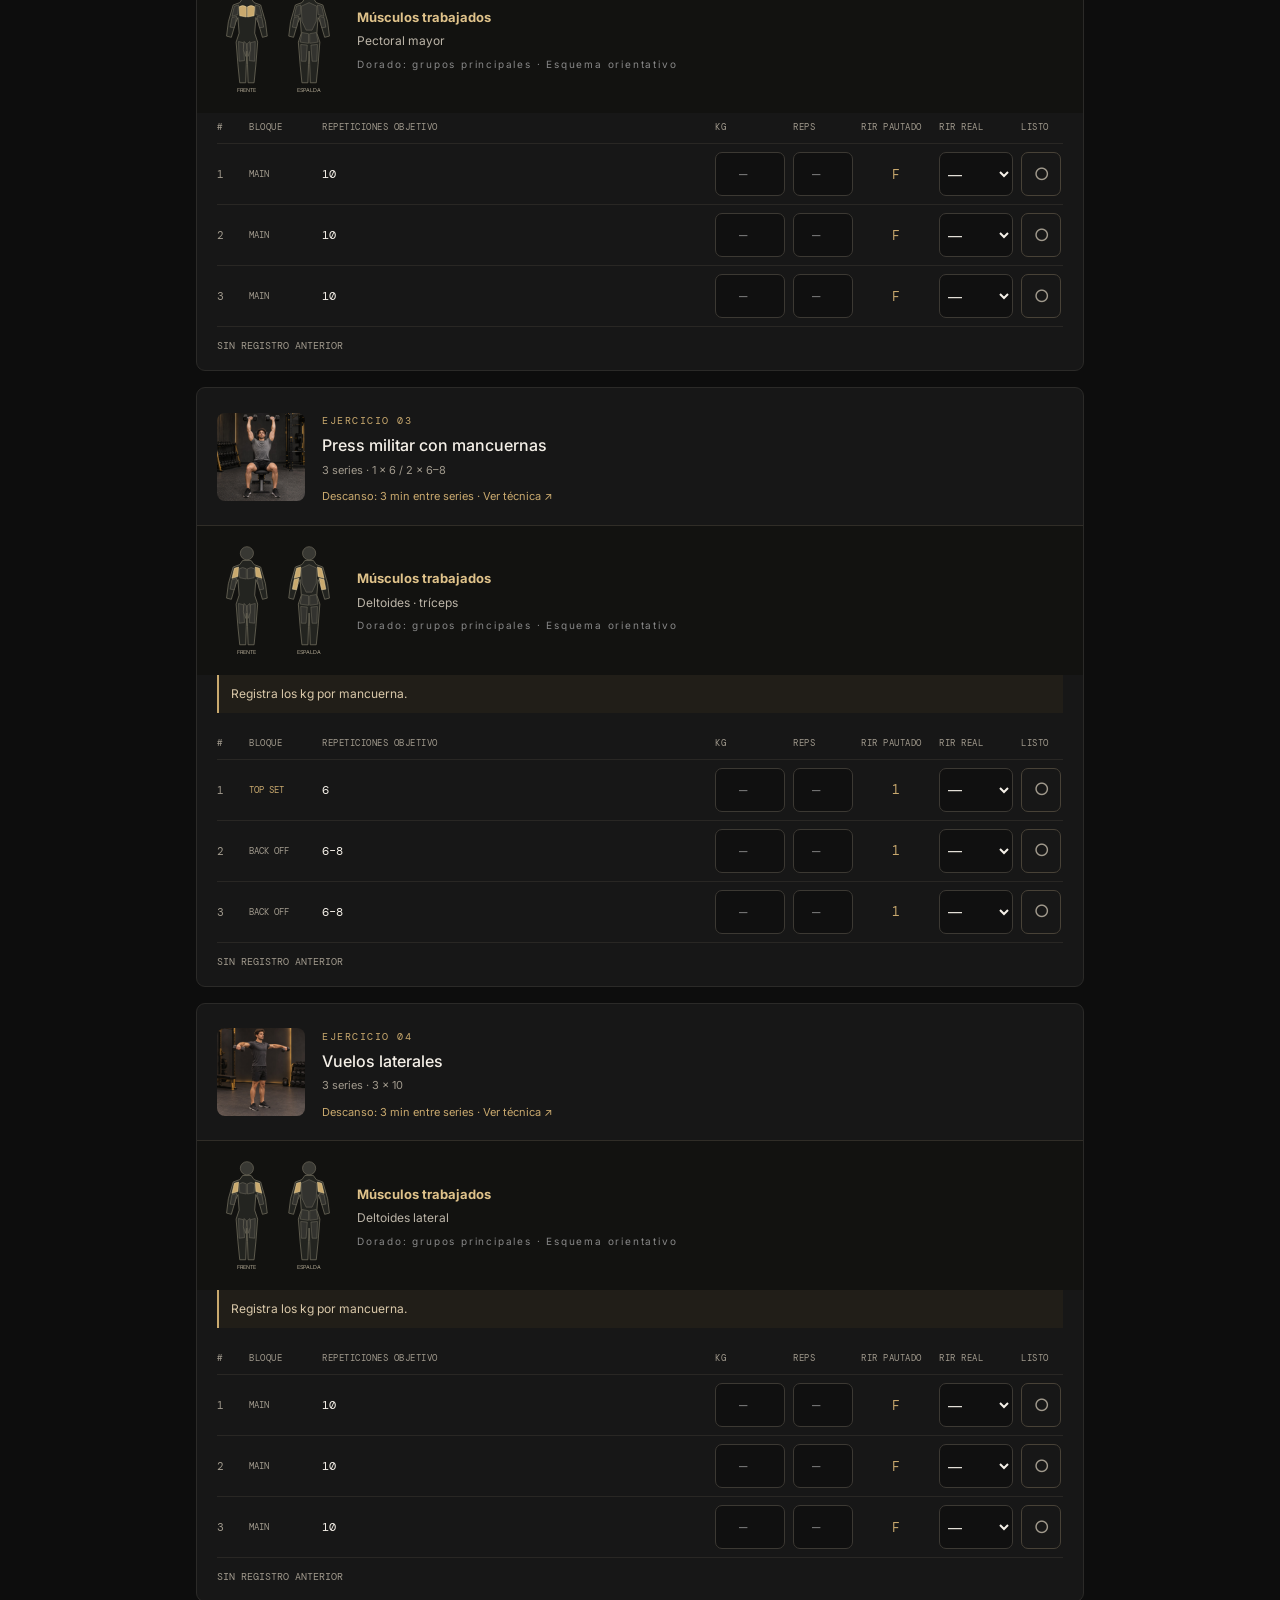
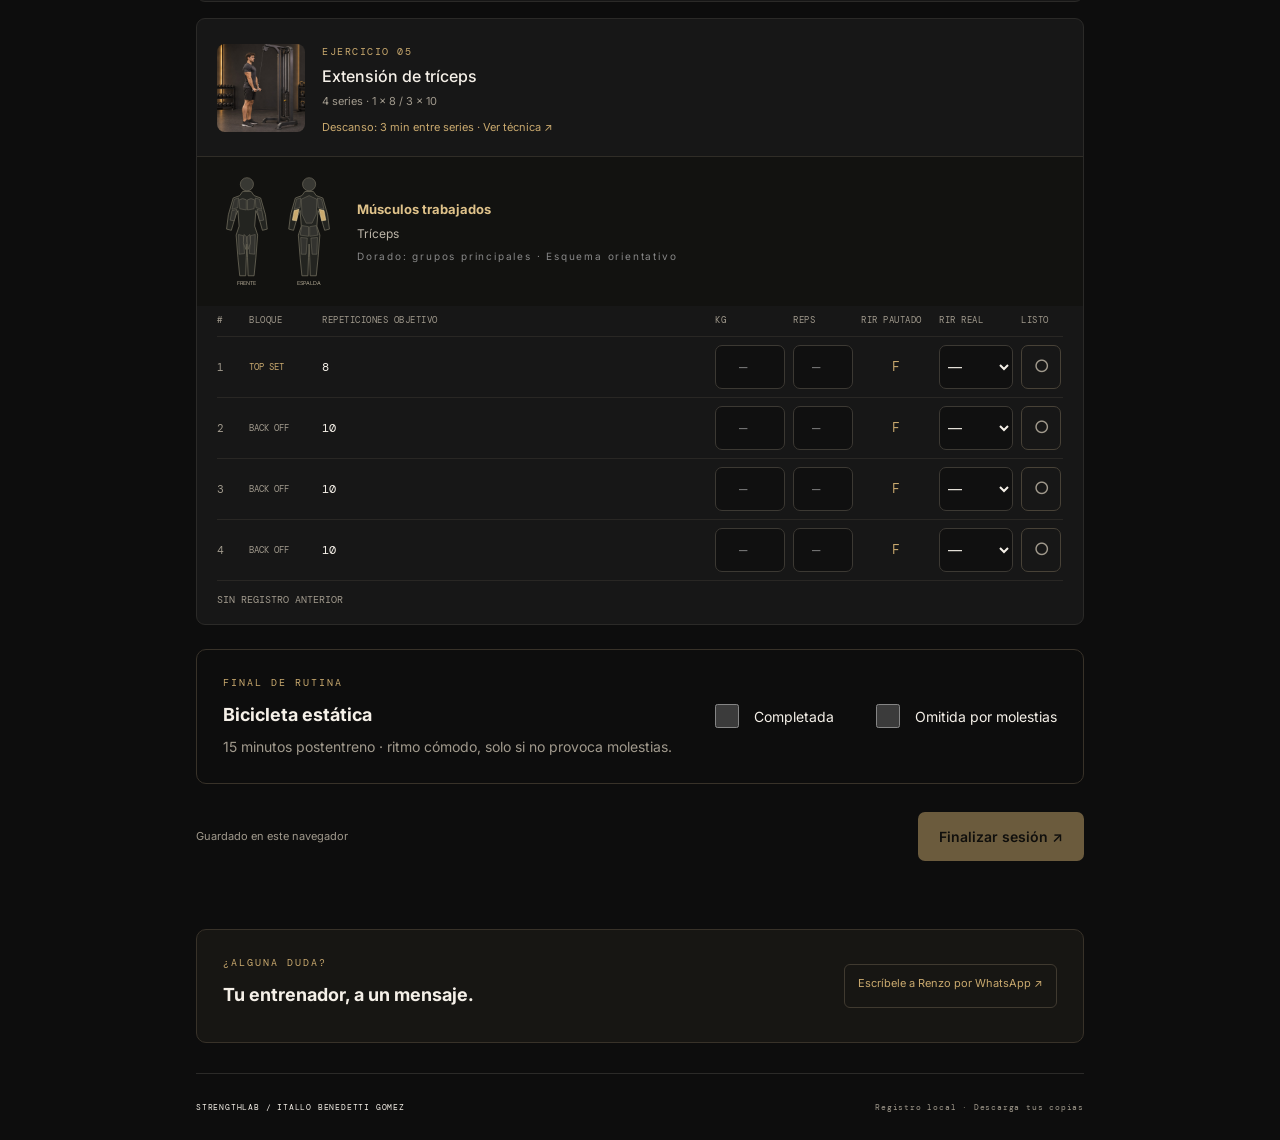
==== commit 7ec9abc2: "Update Itallo week-one exercises, set counts, RIR targets and AI references" ====
--- a/index.html
+++ b/index.html
@@ -1,9 +1,9 @@
 <!doctype html>
-<html lang="es"><head><meta charset="utf-8"><meta name="viewport" content="width=device-width,initial-scale=1,viewport-fit=cover"><meta name="theme-color" content="#0D0D0D"><meta name="description" content="Plan personalizado de Itallo Benedetti Gomez. Registro de cargas y progreso de entrenamiento."><meta name="robots" content="noindex"><title>Itallo Benedetti Gomez · StrengthLab</title><link rel="preconnect" href="https://fonts.googleapis.com"><link rel="stylesheet" href="https://fonts.googleapis.com/css2?family=Playfair+Display:wght@600;700&family=DM+Mono:wght@400;500&family=Inter:wght@400;500;600;700&display=swap"><link rel="stylesheet" href="style.css?v=itallo-20261105"><script src="routine.js?v=itallo-20261105" defer></script><script src="technique.js?v=itallo-20261105" defer></script><script src="vendor/jspdf.umd.min.js?v=itallo-20261105" defer></script><script src="vendor/jspdf.plugin.autotable.min.js?v=itallo-20261105" defer></script><link rel="stylesheet" href="cloud.css?v=itallo-20261105"><script src="plan.js?v=itallo-20261105" defer></script><script src="local.js?v=itallo-20261105" defer></script><script src="muscles.js?v=itallo-20261105" defer></script><script src="app.js?v=itallo-20261105" defer></script><script src="reports.js?v=itallo-20261105" defer></script><script src="editor.js?v=itallo-20261105" defer></script></head>
+<html lang="es"><head><meta charset="utf-8"><meta name="viewport" content="width=device-width,initial-scale=1,viewport-fit=cover"><meta name="theme-color" content="#0D0D0D"><meta name="description" content="Plan personalizado de Itallo Benedetti Gomez. Registro de cargas y progreso de entrenamiento."><meta name="robots" content="noindex"><title>Itallo Benedetti Gomez · StrengthLab</title><link rel="preconnect" href="https://fonts.googleapis.com"><link rel="stylesheet" href="https://fonts.googleapis.com/css2?family=Playfair+Display:wght@600;700&family=DM+Mono:wght@400;500&family=Inter:wght@400;500;600;700&display=swap"><link rel="stylesheet" href="style.css?v=itallo-week1-r2"><script src="routine.js?v=itallo-week1-r2" defer></script><script src="technique.js?v=itallo-week1-r2" defer></script><script src="vendor/jspdf.umd.min.js?v=itallo-week1-r2" defer></script><script src="vendor/jspdf.plugin.autotable.min.js?v=itallo-week1-r2" defer></script><link rel="stylesheet" href="cloud.css?v=itallo-week1-r2"><script src="plan.js?v=itallo-week1-r2" defer></script><script src="local.js?v=itallo-week1-r2" defer></script><script src="muscles.js?v=itallo-week1-r2" defer></script><script src="app.js?v=itallo-week1-r2" defer></script><script src="reports.js?v=itallo-week1-r2" defer></script><script src="editor.js?v=itallo-week1-r2" defer></script></head>
 <body><header><a class="brand" href="#registro" aria-label="StrengthLab registro">STRENGTH<span>LAB</span></a><div class="athlete"><span class="avatar">IB</span><span>Itallo Benedetti Gomez</span></div></header>
 <main id="workspace"><div class="account-bar"><span id="account-role">Registros guardados en este navegador</span><div><button id="edit-plan" class="quiet">Editar pauta</button><button id="show-guide" class="quiet">Guía rápida</button></div></div><div id="sync-alert" role="status" hidden></div><section class="intro"><div><h1>Itallo <em>Benedetti Gomez</em></h1><p class="plan-meta">PROGRAMA PERSONAL · 3 DÍAS · 8 SEMANAS</p></div><span class="minimal-mark">IB / 03</span></section>
 <nav aria-label="Secciones"><button data-tab="registro" class="active">01 <span>Registro</span></button><button data-tab="progreso">02 <span>Progreso</span></button><button data-tab="reporte">03 <span>Generar reporte</span></button></nav>
-<section id="coach" hidden><div class="section-top"><div><p class="eyebrow">PAUTA DEL ENTRENADOR</p><h2>Pauta y videos de referencia</h2></div><button id="close-editor" class="quiet">Volver al registro</button></div><p class="muted">Define las series, repeticiones y el RIR objetivo de cada serie y pega el video de cada ejercicio. F = fallo; 0 = ninguna repetición en reserva sin intentar otra. Los campos vacíos quedan sin pautar.</p><p class="note">La pauta se guarda en este navegador. Usa «Crear enlace para Itallo» para que él reciba estos ajustes. Las sesiones ya registradas conservan su pauta original. Este editor no tiene contraseña.</p><form id="plan-form"><div id="plan-fields"></div><div class="editor-actions"><button class="primary" type="submit">Guardar pauta</button><button class="quiet" id="share-plan" type="button">Crear enlace para Itallo ↗</button><button class="quiet" id="export-plan" type="button">Descargar pauta</button><label class="quiet file">Importar pauta<input id="import-plan" type="file" accept="application/json"></label></div><p id="plan-status" role="status"></p><div id="plan-link-box" hidden><label>Enlace para Itallo<textarea id="plan-link" rows="3" readonly></textarea></label><button id="copy-plan-link" type="button" class="quiet">Copiar enlace</button></div></form></section><section id="registro"><div class="section-top"><div><h2>Registro</h2><p id="session-period" class="period-caption"></p></div><label class="date-label">Fecha de sesión<input type="date" id="date" required></label></div><div class="days" id="days"></div><div class="session-head"><div><h3 id="day-title"></h3><p class="muted" id="day-description"></p></div><span id="completion" class="mono"></span></div><div class="meter"><i id="meter"></i></div><p class="help">Descanso recomendado: 3 minutos entre series · Kg por serie · Reps y RIR real por serie · F = fallo</p><aside class="care-note"><strong>Progresión individual</strong><p>La pauta de piernas debe ser revisada por tu entrenador antes de entrenar. No aumentes cargas automáticamente. Si aparece dolor, detén el ejercicio y avisa a tu entrenador; si persiste, consulta a tu profesional tratante.</p></aside><div id="exercises"></div><section class="cardio-card" id="cardio-card"><div><p class="eyebrow">FINAL DE RUTINA</p><h3>Bicicleta estática</h3><p class="muted">15 minutos postentreno · ritmo cómodo, solo si no provoca molestias.</p></div><label class="cardio-check"><input id="cardio-done" type="checkbox"><span>Completada</span></label><label class="cardio-check"><input id="cardio-skipped" type="checkbox"><span>Omitida por molestias</span></label></section><div class="session-footer"><p id="save-status" role="status">Guardado en este navegador</p><button id="finish" class="primary">Finalizar sesión <span>↗</span></button></div></section>
+<section id="coach" hidden><div class="section-top"><div><p class="eyebrow">PAUTA DEL ENTRENADOR · SEMANA 1</p><h2>Pauta y videos de referencia</h2></div><button id="close-editor" class="quiet">Volver al registro</button></div><p class="muted">Define las series, repeticiones y el RIR objetivo de cada serie y pega el video de cada ejercicio. F = fallo; 0 = ninguna repetición en reserva sin intentar otra. Los campos vacíos quedan sin pautar. Esta pauta de RIR corresponde a la semana 1; las semanas posteriores quedan sin RIR pautado.</p><p class="note">La pauta se guarda en este navegador. Usa «Crear enlace para Itallo» para que él reciba estos ajustes. Las sesiones ya registradas conservan su pauta original. Este editor no tiene contraseña.</p><form id="plan-form"><div id="plan-fields"></div><div class="editor-actions"><button class="primary" type="submit">Guardar pauta</button><button class="quiet" id="share-plan" type="button">Crear enlace para Itallo ↗</button><button class="quiet" id="export-plan" type="button">Descargar pauta</button><label class="quiet file">Importar pauta<input id="import-plan" type="file" accept="application/json"></label></div><p id="plan-status" role="status"></p><div id="plan-link-box" hidden><label>Enlace para Itallo<textarea id="plan-link" rows="3" readonly></textarea></label><button id="copy-plan-link" type="button" class="quiet">Copiar enlace</button></div></form></section><section id="registro"><div class="section-top"><div><h2>Registro</h2><p id="session-period" class="period-caption"></p></div><label class="date-label">Fecha de sesión<input type="date" id="date" required></label></div><div class="days" id="days"></div><div class="session-head"><div><h3 id="day-title"></h3><p class="muted" id="day-description"></p></div><span id="completion" class="mono"></span></div><div class="meter"><i id="meter"></i></div><p class="help">Descanso recomendado: 3 minutos entre series · Kg por serie · Reps y RIR real por serie · F = fallo</p><aside class="care-note"><strong>Progresión individual</strong><p>La pauta de piernas debe ser revisada por tu entrenador antes de entrenar. No aumentes cargas automáticamente. Si aparece dolor, detén el ejercicio y avisa a tu entrenador; si persiste, consulta a tu profesional tratante.</p></aside><p class="note">Semana 1: RIR 1 en multiarticulares y F en aislados. F = fallo técnico: termina cuando no puedas completar otra repetición con buena técnica. La pauta de piernas sigue pendiente de revisión.</p><div id="exercises"></div><section class="cardio-card" id="cardio-card"><div><p class="eyebrow">FINAL DE RUTINA</p><h3>Bicicleta estática</h3><p class="muted">15 minutos postentreno · ritmo cómodo, solo si no provoca molestias.</p></div><label class="cardio-check"><input id="cardio-done" type="checkbox"><span>Completada</span></label><label class="cardio-check"><input id="cardio-skipped" type="checkbox"><span>Omitida por molestias</span></label></section><div class="session-footer"><p id="save-status" role="status">Guardado en este navegador</p><button id="finish" class="primary">Finalizar sesión <span>↗</span></button></div></section>
 <section id="progreso" hidden><div class="section-top"><div><h2>Progreso</h2></div></div><div class="stats" id="stats"></div><div class="chart-card"><label for="exercise-select" class="eyebrow">EVOLUCIÓN POR EJERCICIO</label><select id="exercise-select"></select><p class="muted">Mayor carga de una serie completada en cada sesión · kg</p><div id="chart"></div></div><div class="section-top"><h3>Historial de sesiones</h3><button class="quiet" id="export">Descargar historial ↓</button></div><div id="history"></div><details class="backup"><summary>Guardar o recuperar una copia</summary><p class="muted">Descarga una copia de tus registros. Las copias corresponden a este programa de Itallo.</p><button class="quiet" id="backup">Descargar copia</button><label class="quiet file">Importar copia<input id="import" type="file" accept="application/json"></label></details></section>
 <section id="reporte" hidden><div class="section-top"><h2>Reporte semanal</h2><span class="mono">02 MESES / 08 SEMANAS</span></div>
 <div class="report-controls"><div class="report-settings"><label class="date-label">Inicio del programa<input type="date" id="program-start" required></label><p class="muted">Cada mes tiene 4 semanas de 7 días.</p></div><div class="months" aria-label="Mes del reporte"><button data-month="0">Mes 1</button><button data-month="1">Mes 2</button></div><div id="report-weeks" class="report-weeks" aria-label="Semana del reporte"></div><div class="report-selection"><span id="report-range"></span><button id="generate-report" class="primary">Generar reporte ↗</button></div></div>
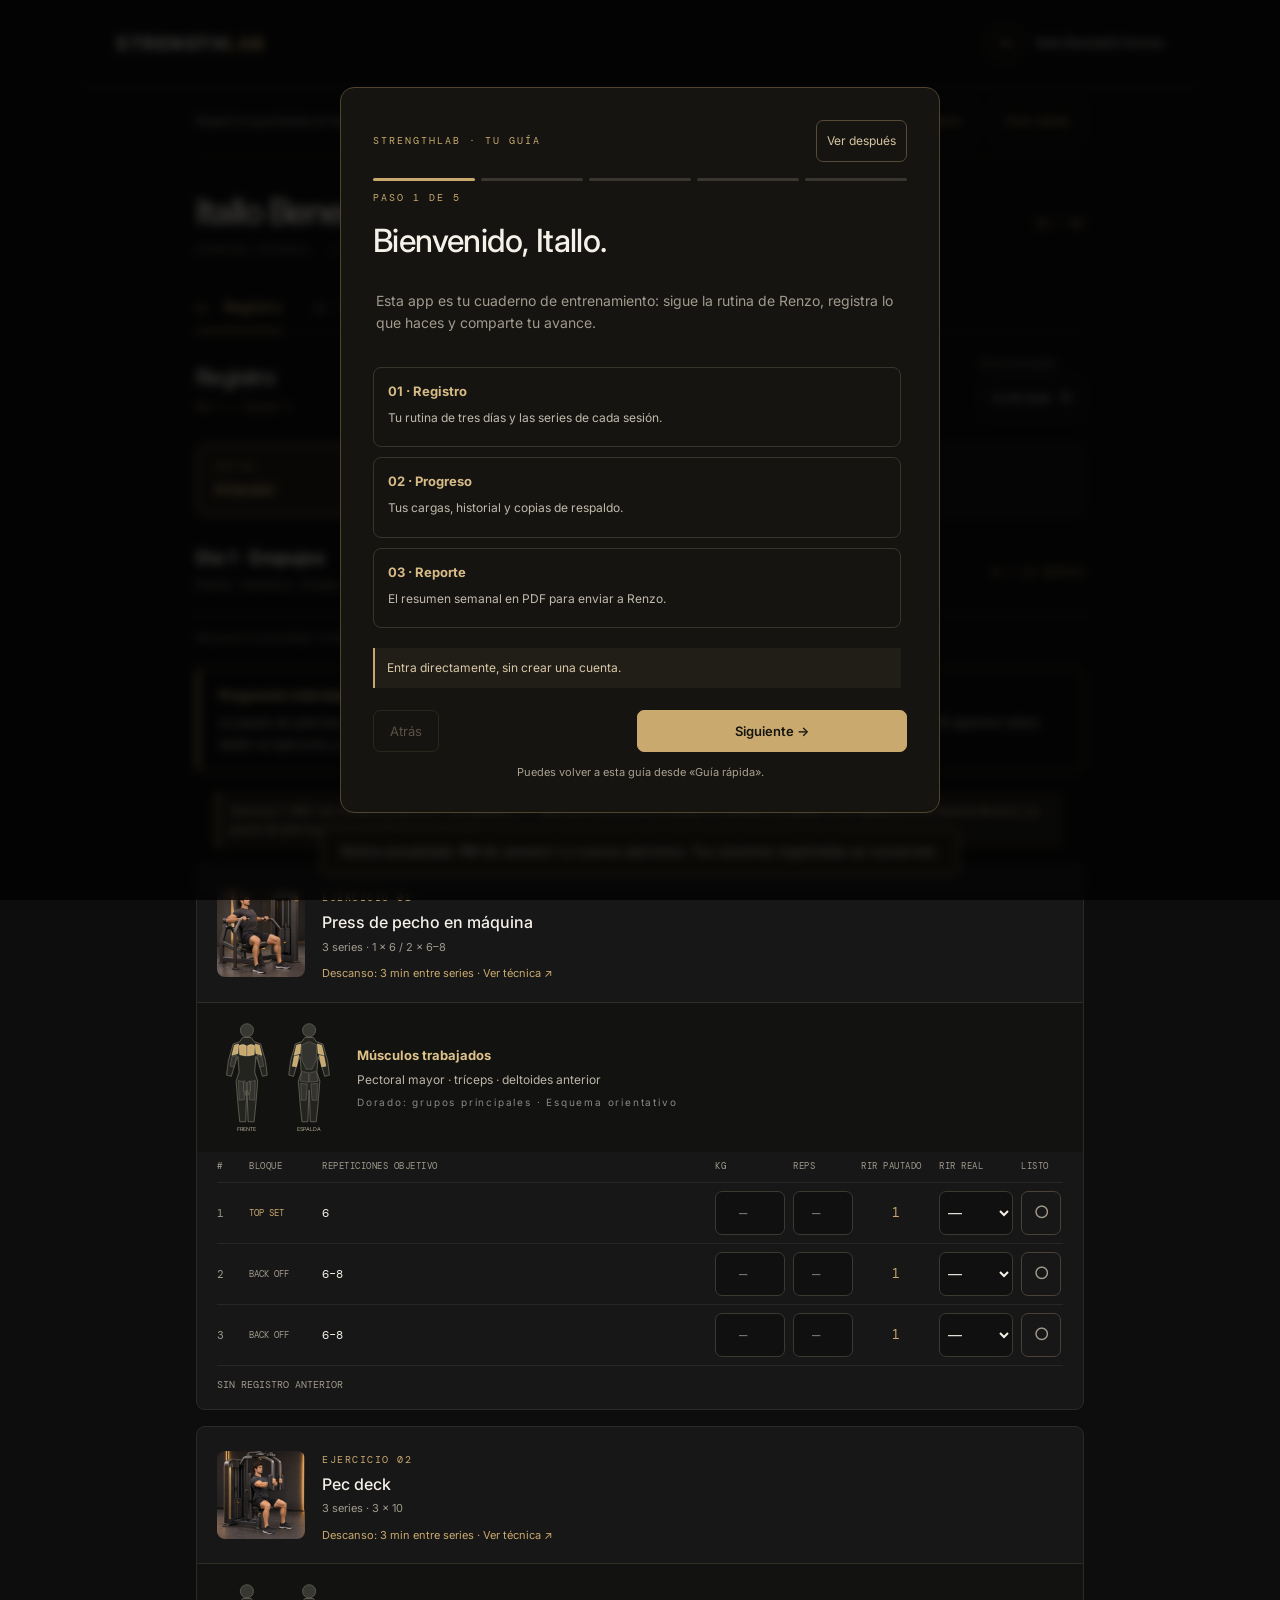
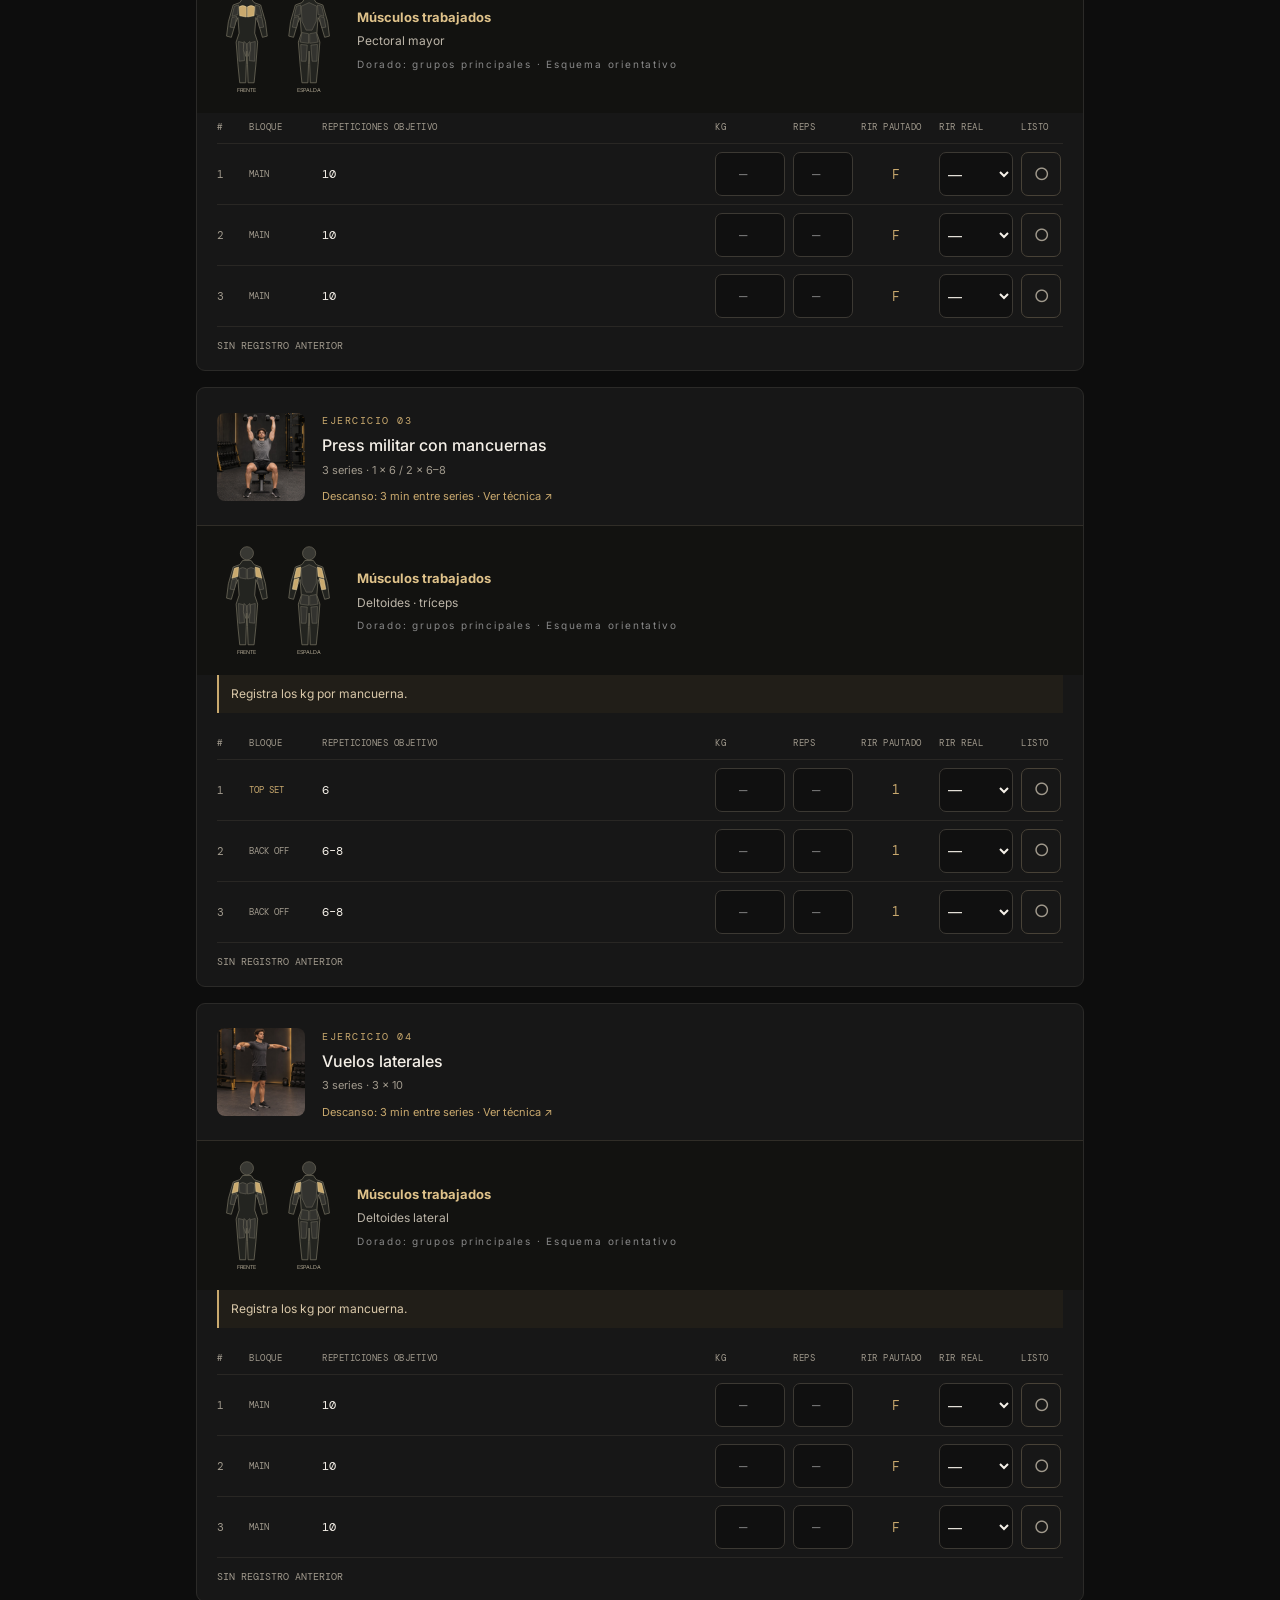
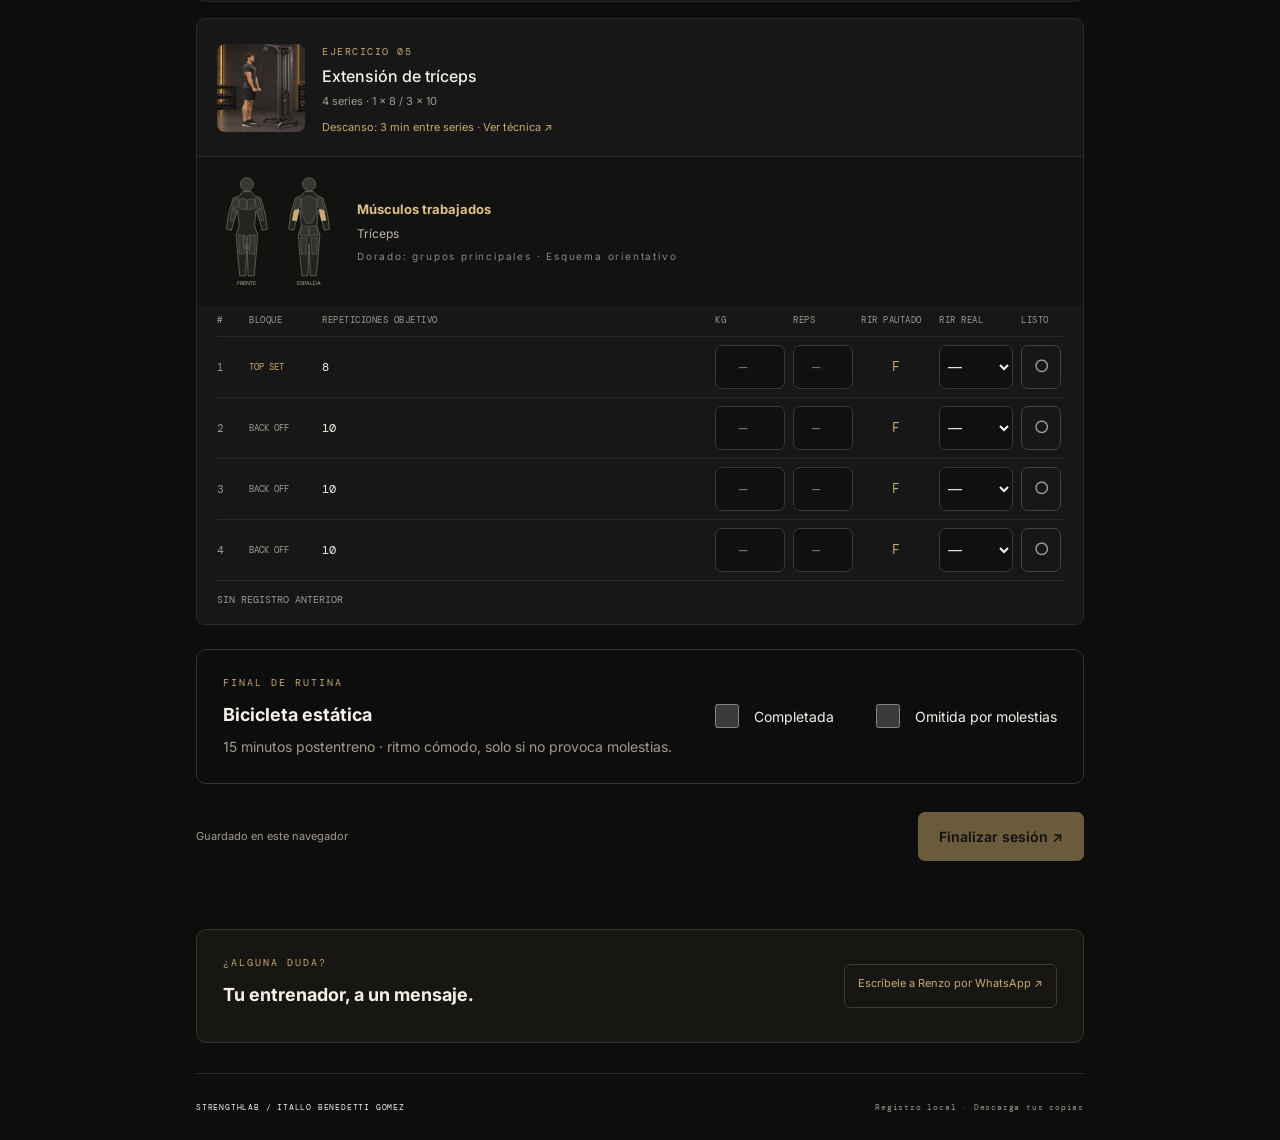
==== commit b1bb5a9e: "Add first-visit onboarding for workout tracking, RIR and PDF sharing" ====
--- a/index.html
+++ b/index.html
@@ -1,5 +1,5 @@
 <!doctype html>
-<html lang="es"><head><meta charset="utf-8"><meta name="viewport" content="width=device-width,initial-scale=1,viewport-fit=cover"><meta name="theme-color" content="#0D0D0D"><meta name="description" content="Plan personalizado de Itallo Benedetti Gomez. Registro de cargas y progreso de entrenamiento."><meta name="robots" content="noindex"><title>Itallo Benedetti Gomez · StrengthLab</title><link rel="preconnect" href="https://fonts.googleapis.com"><link rel="stylesheet" href="https://fonts.googleapis.com/css2?family=Playfair+Display:wght@600;700&family=DM+Mono:wght@400;500&family=Inter:wght@400;500;600;700&display=swap"><link rel="stylesheet" href="style.css?v=itallo-week1-r2"><script src="routine.js?v=itallo-week1-r2" defer></script><script src="technique.js?v=itallo-week1-r2" defer></script><script src="vendor/jspdf.umd.min.js?v=itallo-week1-r2" defer></script><script src="vendor/jspdf.plugin.autotable.min.js?v=itallo-week1-r2" defer></script><link rel="stylesheet" href="cloud.css?v=itallo-week1-r2"><script src="plan.js?v=itallo-week1-r2" defer></script><script src="local.js?v=itallo-week1-r2" defer></script><script src="muscles.js?v=itallo-week1-r2" defer></script><script src="app.js?v=itallo-week1-r2" defer></script><script src="reports.js?v=itallo-week1-r2" defer></script><script src="editor.js?v=itallo-week1-r2" defer></script></head>
+<html lang="es"><head><meta charset="utf-8"><meta name="viewport" content="width=device-width,initial-scale=1,viewport-fit=cover"><meta name="theme-color" content="#0D0D0D"><meta name="description" content="Plan personalizado de Itallo Benedetti Gomez. Registro de cargas y progreso de entrenamiento."><meta name="robots" content="noindex"><title>Itallo Benedetti Gomez · StrengthLab</title><link rel="preconnect" href="https://fonts.googleapis.com"><link rel="stylesheet" href="https://fonts.googleapis.com/css2?family=Playfair+Display:wght@600;700&family=DM+Mono:wght@400;500&family=Inter:wght@400;500;600;700&display=swap"><link rel="stylesheet" href="style.css?v=itallo-onboarding-r3"><script src="routine.js?v=itallo-onboarding-r3" defer></script><script src="technique.js?v=itallo-onboarding-r3" defer></script><script src="vendor/jspdf.umd.min.js?v=itallo-onboarding-r3" defer></script><script src="vendor/jspdf.plugin.autotable.min.js?v=itallo-onboarding-r3" defer></script><link rel="stylesheet" href="cloud.css?v=itallo-onboarding-r3"><script src="plan.js?v=itallo-onboarding-r3" defer></script><script src="local.js?v=itallo-onboarding-r3" defer></script><script src="muscles.js?v=itallo-onboarding-r3" defer></script><script src="app.js?v=itallo-onboarding-r3" defer></script><script src="reports.js?v=itallo-onboarding-r3" defer></script><script src="editor.js?v=itallo-onboarding-r3" defer></script><script src="onboarding.js?v=20261106" defer></script></head>
 <body><header><a class="brand" href="#registro" aria-label="StrengthLab registro">STRENGTH<span>LAB</span></a><div class="athlete"><span class="avatar">IB</span><span>Itallo Benedetti Gomez</span></div></header>
 <main id="workspace"><div class="account-bar"><span id="account-role">Registros guardados en este navegador</span><div><button id="edit-plan" class="quiet">Editar pauta</button><button id="show-guide" class="quiet">Guía rápida</button></div></div><div id="sync-alert" role="status" hidden></div><section class="intro"><div><h1>Itallo <em>Benedetti Gomez</em></h1><p class="plan-meta">PROGRAMA PERSONAL · 3 DÍAS · 8 SEMANAS</p></div><span class="minimal-mark">IB / 03</span></section>
 <nav aria-label="Secciones"><button data-tab="registro" class="active">01 <span>Registro</span></button><button data-tab="progreso">02 <span>Progreso</span></button><button data-tab="reporte">03 <span>Generar reporte</span></button></nav>
@@ -8,4 +8,4 @@
 <section id="reporte" hidden><div class="section-top"><h2>Reporte semanal</h2><span class="mono">02 MESES / 08 SEMANAS</span></div>
 <div class="report-controls"><div class="report-settings"><label class="date-label">Inicio del programa<input type="date" id="program-start" required></label><p class="muted">Cada mes tiene 4 semanas de 7 días.</p></div><div class="months" aria-label="Mes del reporte"><button data-month="0">Mes 1</button><button data-month="1">Mes 2</button></div><div id="report-weeks" class="report-weeks" aria-label="Semana del reporte"></div><div class="report-selection"><span id="report-range"></span><button id="generate-report" class="primary">Generar reporte ↗</button></div></div>
 <div id="report-output" aria-live="polite"><div class="empty">Selecciona una semana para generar su reporte.</div></div></section>
-<aside class="coach-contact"><div><p class="eyebrow">¿ALGUNA DUDA?</p><h3>Tu entrenador, a un mensaje.</h3></div><a class="quiet" href="https://wa.me/56957528873" target="_blank" rel="noopener noreferrer">Escríbele a Renzo por WhatsApp ↗</a></aside><footer><span>STRENGTHLAB / ITALLO BENEDETTI GOMEZ</span><span class="muted">Registro local · Descarga tus copias</span></footer></main><dialog id="onboarding" aria-labelledby="welcome-title"><p class="eyebrow">STRENGTHLAB / GUÍA RÁPIDA</p><h2 id="welcome-title">Bienvenido, Itallo.</h2><p class="muted">Tu rutina y tus registros en un solo lugar. Los datos se guardan en este navegador; descarga una copia para conservarlos.</p><ol class="welcome-steps"><li><span>01</span><div><h3>Elige tu sesión</h3><p>Comprueba la fecha y selecciona uno de tus tres días. Toca el ejercicio para ampliar la imagen de IA. Usa el video de referencia si tu entrenador lo ha añadido.</p></div></li><li><span>02</span><div><h3>Registra lo que hiciste</h3><p>Anota los kg y marca cada serie. Descansa 3 minutos entre series. Añade las repeticiones y el RIR real de cada serie; compáralo con el RIR pautado. Finaliza con 15 minutos de bicicleta estática si no causa molestias. Puedes marcarla como omitida por molestias.</p></div></li><li><span>03</span><div><h3>Revisa tu avance</h3><p>En Progreso verás tus cargas. En Reporte, el resumen de cada semana. Comparte tus reportes con Renzo para el seguimiento.</p></div></li></ol><button id="start-training" class="primary">Ir a mi rutina ↗</button></dialog><dialog id="photo" aria-labelledby="photo-title"><button id="close-photo" aria-label="Cerrar detalle del ejercicio">×</button><img alt=""><div class="technique-content"><p id="photo-caption" class="eyebrow"></p><h2 id="photo-title"></h2><p class="rest-detail">Descanso recomendado: <strong>3 minutos entre series</strong></p><div id="photo-muscles"></div><h3>Recomendación técnica</h3><ul id="photo-technique"></ul><p id="photo-coach-note" class="note" hidden></p></div></dialog><div id="toast" role="status" hidden></div></body></html>
+<aside class="coach-contact"><div><p class="eyebrow">¿ALGUNA DUDA?</p><h3>Tu entrenador, a un mensaje.</h3></div><a class="quiet" href="https://wa.me/56957528873" target="_blank" rel="noopener noreferrer">Escríbele a Renzo por WhatsApp ↗</a></aside><footer><span>STRENGTHLAB / ITALLO BENEDETTI GOMEZ</span><span class="muted">Registro local · Descarga tus copias</span></footer></main><dialog id="onboarding" aria-labelledby="welcome-title" aria-describedby="welcome-description"><div class="welcome-top"><p class="eyebrow">STRENGTHLAB · TU GUÍA</p><button id="welcome-skip" class="quiet" type="button">Ver después</button></div><div class="welcome-progress" aria-hidden="true"><i></i><i></i><i></i><i></i><i></i></div><p id="welcome-step" class="eyebrow" aria-live="polite"></p><h2 id="welcome-title" tabindex="-1"></h2><p id="welcome-description" class="muted"></p><div id="welcome-content"></div><div class="welcome-actions"><button id="welcome-back" class="quiet" type="button">Atrás</button><button id="start-training" class="primary" type="button">Siguiente →</button></div><p class="welcome-foot">Puedes volver a esta guía desde «Guía rápida».</p></dialog><dialog id="photo" aria-labelledby="photo-title"><button id="close-photo" aria-label="Cerrar detalle del ejercicio">×</button><img alt=""><div class="technique-content"><p id="photo-caption" class="eyebrow"></p><h2 id="photo-title"></h2><p class="rest-detail">Descanso recomendado: <strong>3 minutos entre series</strong></p><div id="photo-muscles"></div><h3>Recomendación técnica</h3><ul id="photo-technique"></ul><p id="photo-coach-note" class="note" hidden></p></div></dialog><div id="toast" role="status" hidden></div></body></html>
--- a/style.css
+++ b/style.css
@@ -16,3 +16,6 @@
 .set-field{min-width:0}.set-field>span{display:none}@media(max-width:620px){.sets{min-width:0}.sets-scroll{overflow:visible}.set-row{grid-template-columns:repeat(4,minmax(0,1fr));gap:8px;padding:14px 0}.set-row.labels{display:none}.set-no{grid-row:1;grid-column:1}.badge{grid-row:1;grid-column:2}.set-row .target{grid-row:1;grid-column:3;font-size:11px}.set-row .target:after{content:' reps';font-size:9px;color:var(--muted)}.set-row .done{grid-row:1;grid-column:4;justify-self:end;width:40px}.kg-field{grid-row:2;grid-column:1}.reps-field{grid-row:2;grid-column:2}.rir-target{grid-row:2;grid-column:3;display:flex;flex-direction:column;justify-content:space-between;align-items:center;padding-bottom:12px}.rir-field{grid-row:2;grid-column:4}.set-field{display:grid;gap:5px}.set-field>span,.rir-target:before{display:block;font:8px var(--mono);color:var(--muted)}.rir-target:before{content:'RIR PAUTADO';margin-bottom:5px}.set-row input,.set-row select{font-size:13px;min-width:0;min-height:44px;width:100%;padding:7px 3px}}
 
 .days{grid-template-columns:repeat(3,minmax(0,1fr))}.care-note{border:1px solid #71603e;border-left:3px solid #c9a96e;border-radius:10px;padding:16px 20px;margin:20px 0;color:#d1cabe;font-size:13px;line-height:1.7}.care-note strong{color:#e0c58f}.care-note p{margin:5px 0 0}.muscle-card{display:flex;align-items:center;gap:18px;padding:12px 20px;border-top:1px solid #302d27;background:#121210}.muscle-card svg{width:122px;height:125px;flex-shrink:0}.muscle-card p{font-size:12px;line-height:1.7;color:#bcb5a8;margin:4px 0}.muscle-card strong{color:#dfc28a;font-size:13px}.muscle-card small{font-size:10px;color:#888}.muscle-shape{fill:#33332f;stroke:#777363;stroke-width:.8}.muscle-active{fill:#c9a96e;stroke:#f1dba9;stroke-width:.8}.cardio-card{flex-wrap:wrap;gap:14px}.cardio-check{font-size:12px}.plan-dose{display:flex;gap:12px;margin-bottom:12px}.plan-dose input{width:110px;padding:10px;background:#151515;color:#eee;border:1px solid #554e42;border-radius:5px}.plan-dose label{font-size:12px}@media(max-width:600px){.days{grid-template-columns:repeat(3,minmax(0,1fr))}.day{padding:12px 8px}.day strong{font-size:13px}.muscle-card{padding:10px;gap:8px}}
+#onboarding{width:min(600px,calc(100vw - 28px));max-height:calc(100dvh - 32px);box-sizing:border-box;padding:28px;border:1px solid #645537;border-radius:16px;background:#171714;color:#eee9de;overflow:auto}#onboarding::backdrop{background:rgba(0,0,0,.82)}.welcome-top{display:flex;justify-content:space-between;align-items:center;gap:12px}.welcome-top .eyebrow{margin:0;font-size:10px}.welcome-top button{white-space:nowrap;padding:8px 12px;font-size:12px}.welcome-progress{display:flex;gap:6px;margin:22px 0 18px}.welcome-progress i{height:3px;background:#38362f;flex:1;border-radius:2px}.welcome-progress i.active{background:#c9a96e}#welcome-title{font-size:28px;line-height:1.2;margin:10px 0 14px;outline:none}#welcome-description{font-size:14px;line-height:1.7}#welcome-content{font-size:13px;line-height:1.7}#welcome-content p{margin:6px 0}.welcome-grid{display:grid;gap:10px;margin:20px 0}.welcome-grid>div{border:1px solid #38352d;border-radius:8px;padding:12px 14px}.welcome-grid b{color:#d7bb86}.welcome-grid p{color:#c1baac}.welcome-list{padding-left:22px;margin:20px 0}.welcome-list li{margin:12px 0;padding-left:4px}.welcome-example{background:#282419;border-left:3px solid #c9a96e;padding:12px 15px;margin:18px 0}.welcome-example small{font-size:9px;letter-spacing:.06em;color:#c9a96e}.welcome-actions{display:flex;justify-content:space-between;gap:12px;margin-top:24px}.welcome-actions .primary{width:auto!important;flex:1;max-width:270px}.welcome-actions button:disabled{opacity:.35;cursor:default}.welcome-foot{font-size:11px;color:#aaa18f;text-align:center;margin:18px 0 0}#onboarding .note{font-size:12px;line-height:1.65}#onboarding button:focus-visible{outline:2px solid #e6c68d;outline-offset:3px}@media(max-width:600px){#onboarding{padding:20px 18px}#welcome-title{font-size:25px}.welcome-actions{position:sticky;bottom:-20px;background:#171714;padding:12px 0;margin-top:16px}.welcome-foot{margin-bottom:8px}}
+#onboarding button{position:static;inset:auto;width:auto;height:auto;min-height:42px;border-radius:7px;font-size:13px;font-family:inherit;line-height:1.3;border:1px solid #554b38;padding:11px 16px;background:transparent;color:#d7c4a1}#onboarding button.primary{background:#c9a96e;color:#161510;border-color:#c9a96e;font-weight:600}#onboarding .welcome-top button{padding:8px 10px;font-size:12px}
+#onboarding[open]{display:flex;flex-direction:column;max-width:600px}#onboarding #welcome-content{overflow-y:auto;min-height:0;flex:1;padding-right:6px}#onboarding .welcome-top,#onboarding .welcome-progress,#onboarding .welcome-actions,#onboarding .welcome-foot,#welcome-title,#welcome-description,#welcome-step{flex-shrink:0}#onboarding .welcome-actions{position:static;padding:0;margin-top:16px}#onboarding .welcome-progress{margin:16px 0 10px}#onboarding #welcome-step{margin:0}#onboarding .welcome-foot{margin-top:12px}
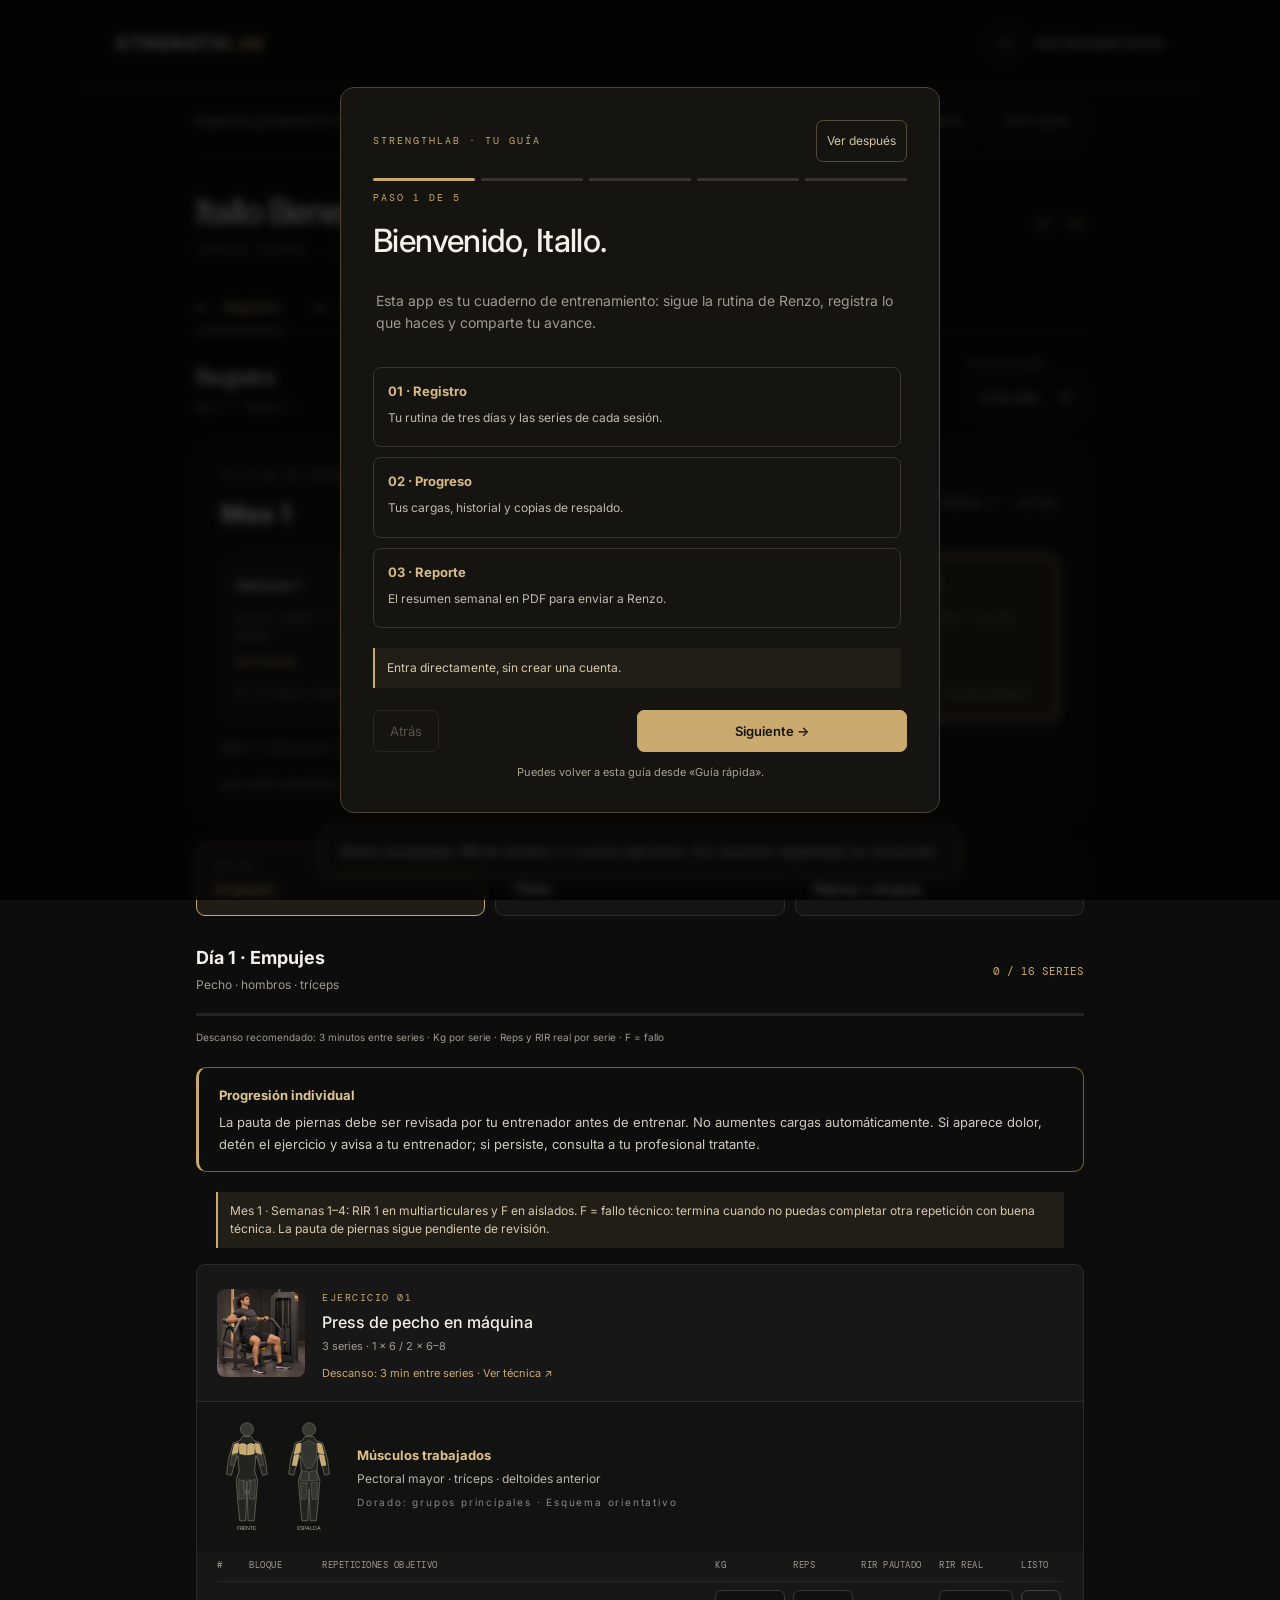
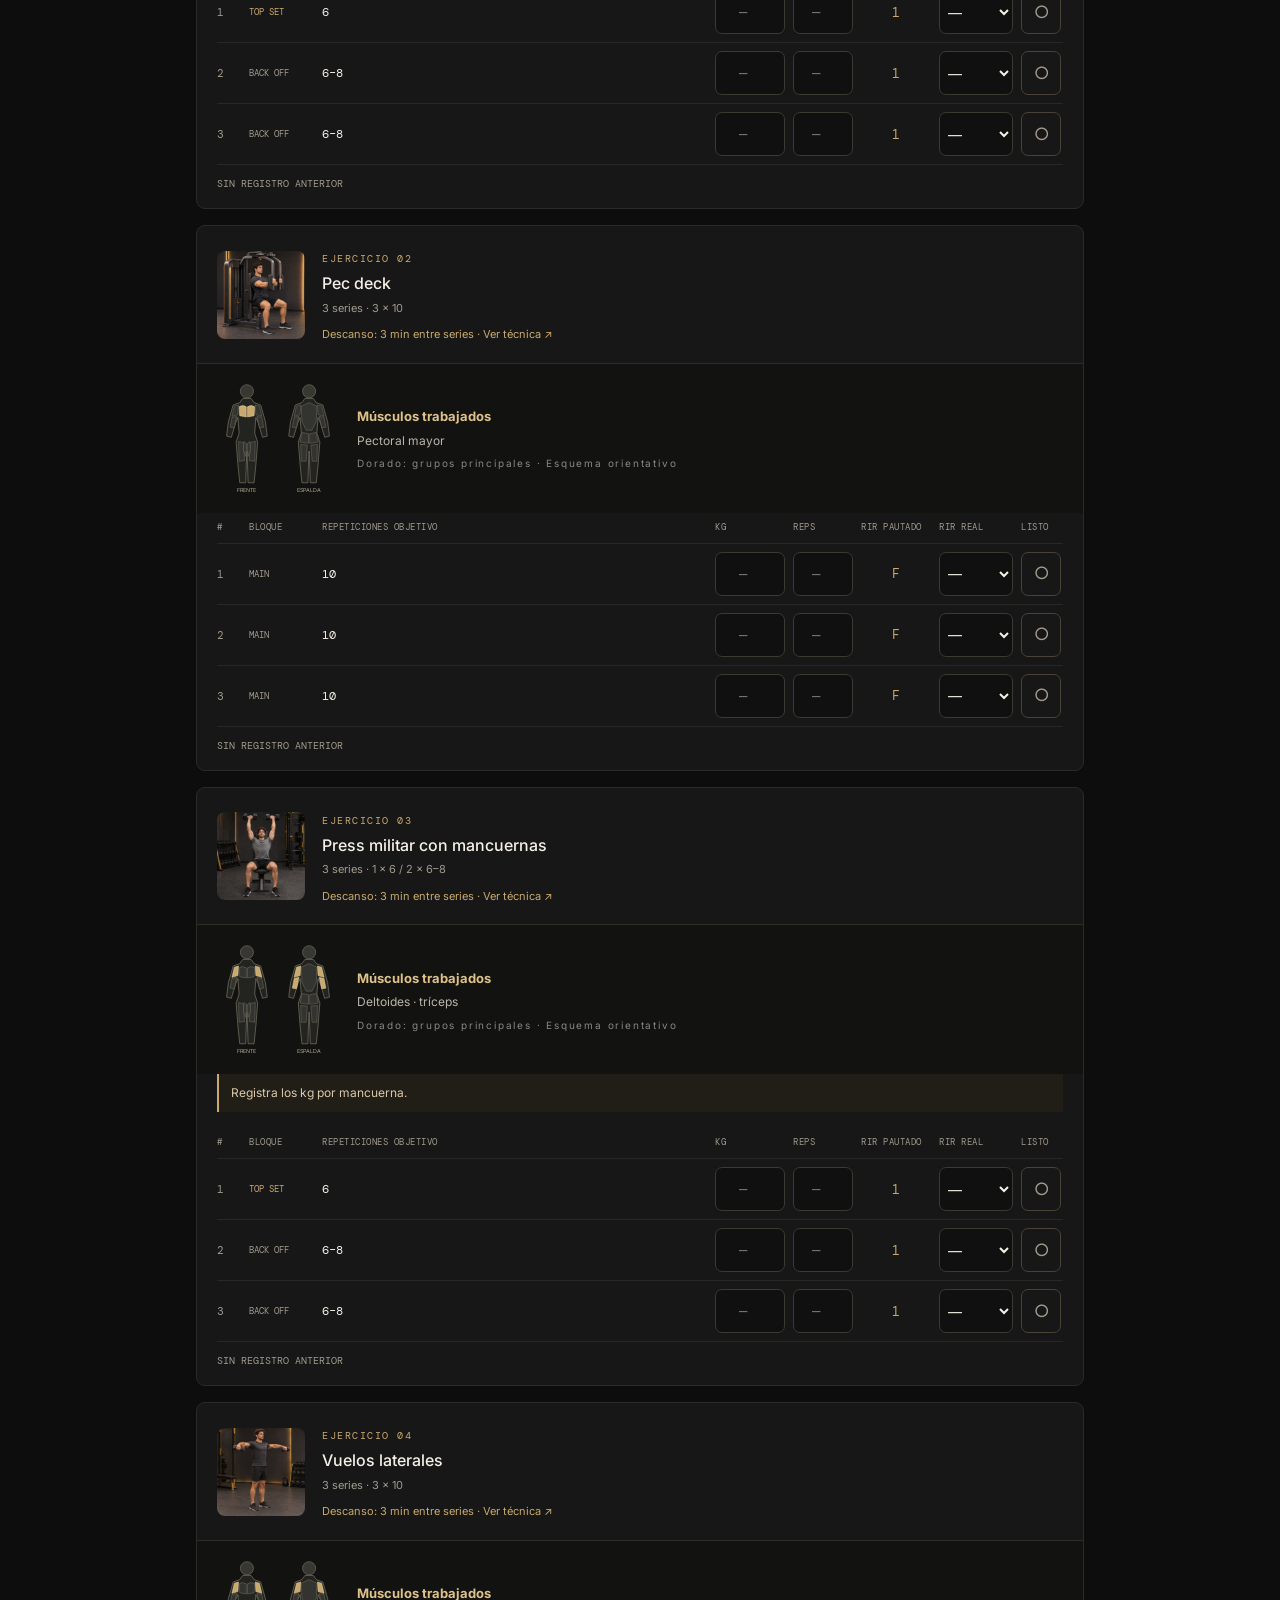
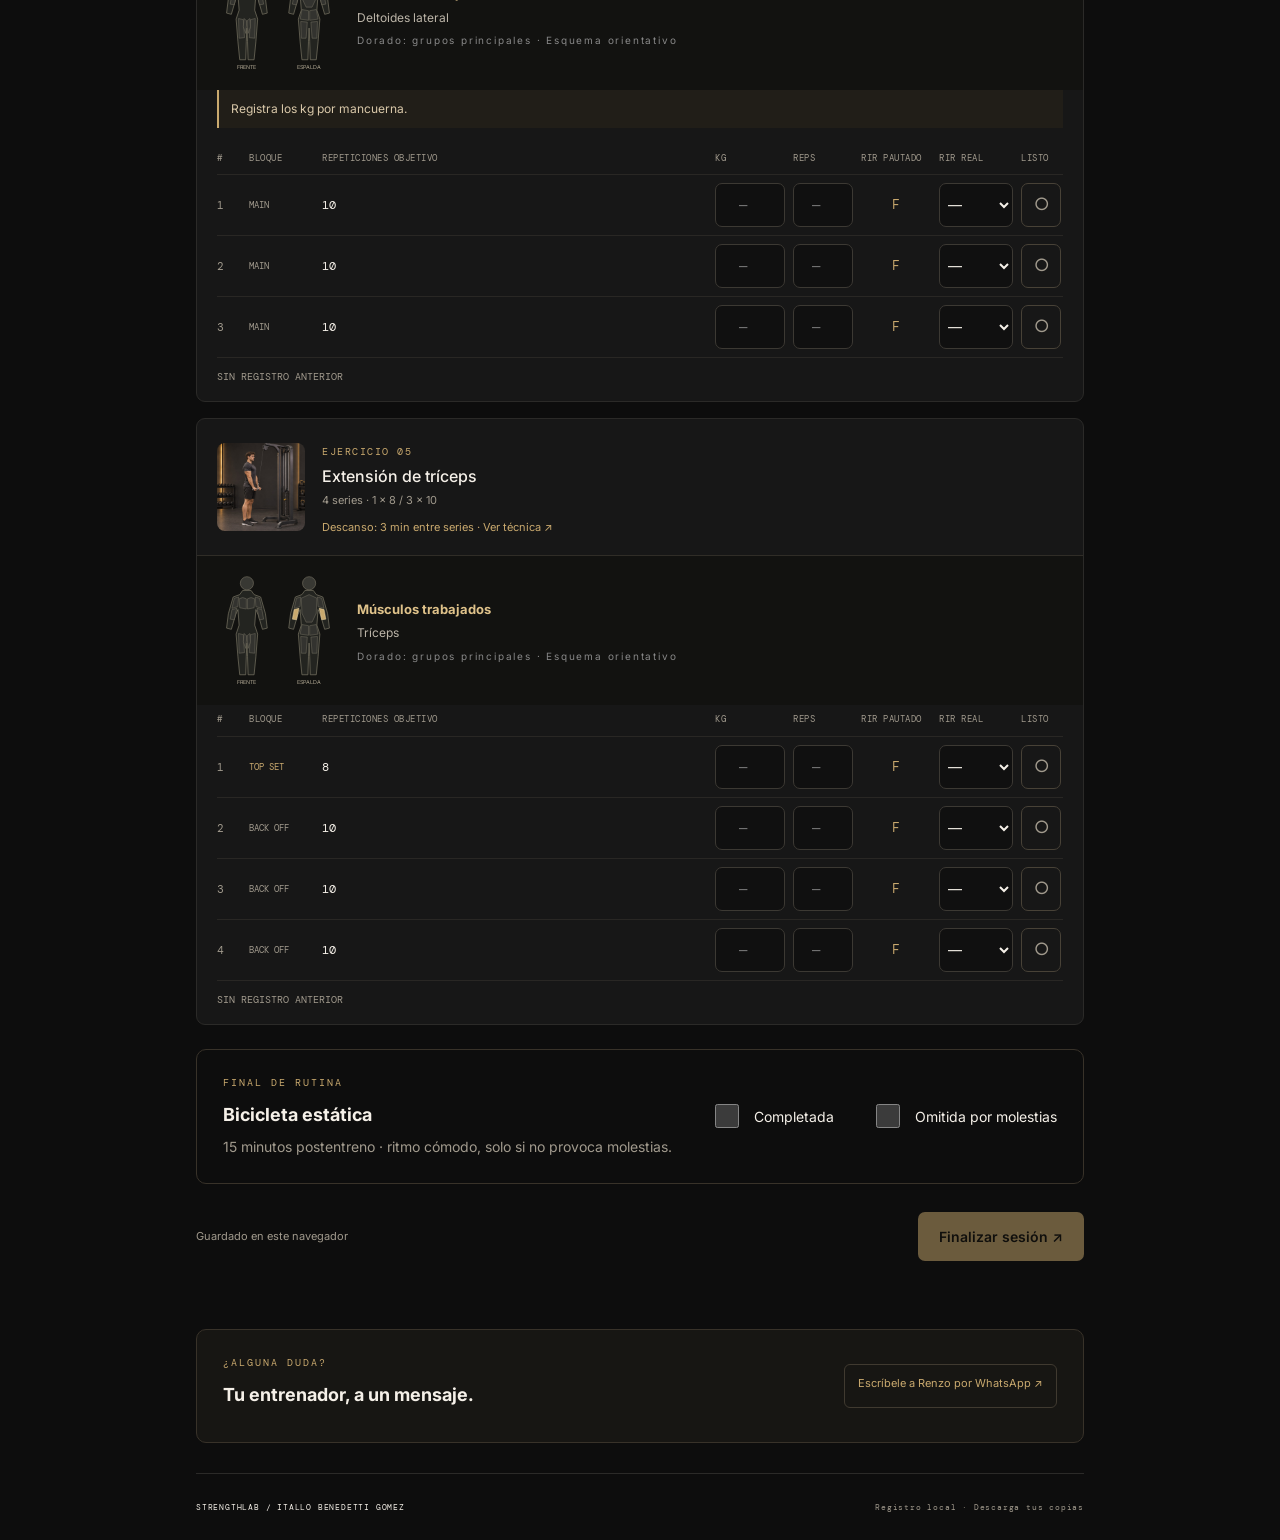
==== commit 6114d5c1: "Add month 1 weekly navigation and preserve current prescription for all four weeks" ====
--- a/index.html
+++ b/index.html
@@ -1,9 +1,9 @@
 <!doctype html>
-<html lang="es"><head><meta charset="utf-8"><meta name="viewport" content="width=device-width,initial-scale=1,viewport-fit=cover"><meta name="theme-color" content="#0D0D0D"><meta name="description" content="Plan personalizado de Itallo Benedetti Gomez. Registro de cargas y progreso de entrenamiento."><meta name="robots" content="noindex"><title>Itallo Benedetti Gomez · StrengthLab</title><link rel="preconnect" href="https://fonts.googleapis.com"><link rel="stylesheet" href="https://fonts.googleapis.com/css2?family=Playfair+Display:wght@600;700&family=DM+Mono:wght@400;500&family=Inter:wght@400;500;600;700&display=swap"><link rel="stylesheet" href="style.css?v=itallo-onboarding-r3"><script src="routine.js?v=itallo-onboarding-r3" defer></script><script src="technique.js?v=itallo-onboarding-r3" defer></script><script src="vendor/jspdf.umd.min.js?v=itallo-onboarding-r3" defer></script><script src="vendor/jspdf.plugin.autotable.min.js?v=itallo-onboarding-r3" defer></script><link rel="stylesheet" href="cloud.css?v=itallo-onboarding-r3"><script src="plan.js?v=itallo-onboarding-r3" defer></script><script src="local.js?v=itallo-onboarding-r3" defer></script><script src="muscles.js?v=itallo-onboarding-r3" defer></script><script src="app.js?v=itallo-onboarding-r3" defer></script><script src="reports.js?v=itallo-onboarding-r3" defer></script><script src="editor.js?v=itallo-onboarding-r3" defer></script><script src="onboarding.js?v=20261106" defer></script></head>
+<html lang="es"><head><meta charset="utf-8"><meta name="viewport" content="width=device-width,initial-scale=1,viewport-fit=cover"><meta name="theme-color" content="#0D0D0D"><meta name="description" content="Plan personalizado de Itallo Benedetti Gomez. Registro de cargas y progreso de entrenamiento."><meta name="robots" content="noindex"><title>Itallo Benedetti Gomez · StrengthLab</title><link rel="preconnect" href="https://fonts.googleapis.com"><link rel="stylesheet" href="https://fonts.googleapis.com/css2?family=Playfair+Display:wght@600;700&family=DM+Mono:wght@400;500&family=Inter:wght@400;500;600;700&display=swap"><link rel="stylesheet" href="style.css?v=itallo-month1-r1"><script src="routine.js?v=itallo-month1-r1" defer></script><script src="technique.js?v=itallo-month1-r1" defer></script><script src="vendor/jspdf.umd.min.js?v=itallo-month1-r1" defer></script><script src="vendor/jspdf.plugin.autotable.min.js?v=itallo-month1-r1" defer></script><link rel="stylesheet" href="cloud.css?v=itallo-month1-r1"><script src="plan.js?v=itallo-month1-r1" defer></script><script src="local.js?v=itallo-month1-r1" defer></script><script src="muscles.js?v=itallo-month1-r1" defer></script><script src="app.js?v=itallo-month1-r1" defer></script><script src="reports.js?v=itallo-month1-r1" defer></script><script src="month.js?v=itallo-month1-r1" defer></script><script src="editor.js?v=itallo-month1-r1" defer></script><script src="onboarding.js?v=20261106" defer></script></head>
 <body><header><a class="brand" href="#registro" aria-label="StrengthLab registro">STRENGTH<span>LAB</span></a><div class="athlete"><span class="avatar">IB</span><span>Itallo Benedetti Gomez</span></div></header>
 <main id="workspace"><div class="account-bar"><span id="account-role">Registros guardados en este navegador</span><div><button id="edit-plan" class="quiet">Editar pauta</button><button id="show-guide" class="quiet">Guía rápida</button></div></div><div id="sync-alert" role="status" hidden></div><section class="intro"><div><h1>Itallo <em>Benedetti Gomez</em></h1><p class="plan-meta">PROGRAMA PERSONAL · 3 DÍAS · 8 SEMANAS</p></div><span class="minimal-mark">IB / 03</span></section>
 <nav aria-label="Secciones"><button data-tab="registro" class="active">01 <span>Registro</span></button><button data-tab="progreso">02 <span>Progreso</span></button><button data-tab="reporte">03 <span>Generar reporte</span></button></nav>
-<section id="coach" hidden><div class="section-top"><div><p class="eyebrow">PAUTA DEL ENTRENADOR · SEMANA 1</p><h2>Pauta y videos de referencia</h2></div><button id="close-editor" class="quiet">Volver al registro</button></div><p class="muted">Define las series, repeticiones y el RIR objetivo de cada serie y pega el video de cada ejercicio. F = fallo; 0 = ninguna repetición en reserva sin intentar otra. Los campos vacíos quedan sin pautar. Esta pauta de RIR corresponde a la semana 1; las semanas posteriores quedan sin RIR pautado.</p><p class="note">La pauta se guarda en este navegador. Usa «Crear enlace para Itallo» para que él reciba estos ajustes. Las sesiones ya registradas conservan su pauta original. Este editor no tiene contraseña.</p><form id="plan-form"><div id="plan-fields"></div><div class="editor-actions"><button class="primary" type="submit">Guardar pauta</button><button class="quiet" id="share-plan" type="button">Crear enlace para Itallo ↗</button><button class="quiet" id="export-plan" type="button">Descargar pauta</button><label class="quiet file">Importar pauta<input id="import-plan" type="file" accept="application/json"></label></div><p id="plan-status" role="status"></p><div id="plan-link-box" hidden><label>Enlace para Itallo<textarea id="plan-link" rows="3" readonly></textarea></label><button id="copy-plan-link" type="button" class="quiet">Copiar enlace</button></div></form></section><section id="registro"><div class="section-top"><div><h2>Registro</h2><p id="session-period" class="period-caption"></p></div><label class="date-label">Fecha de sesión<input type="date" id="date" required></label></div><div class="days" id="days"></div><div class="session-head"><div><h3 id="day-title"></h3><p class="muted" id="day-description"></p></div><span id="completion" class="mono"></span></div><div class="meter"><i id="meter"></i></div><p class="help">Descanso recomendado: 3 minutos entre series · Kg por serie · Reps y RIR real por serie · F = fallo</p><aside class="care-note"><strong>Progresión individual</strong><p>La pauta de piernas debe ser revisada por tu entrenador antes de entrenar. No aumentes cargas automáticamente. Si aparece dolor, detén el ejercicio y avisa a tu entrenador; si persiste, consulta a tu profesional tratante.</p></aside><p class="note">Semana 1: RIR 1 en multiarticulares y F en aislados. F = fallo técnico: termina cuando no puedas completar otra repetición con buena técnica. La pauta de piernas sigue pendiente de revisión.</p><div id="exercises"></div><section class="cardio-card" id="cardio-card"><div><p class="eyebrow">FINAL DE RUTINA</p><h3>Bicicleta estática</h3><p class="muted">15 minutos postentreno · ritmo cómodo, solo si no provoca molestias.</p></div><label class="cardio-check"><input id="cardio-done" type="checkbox"><span>Completada</span></label><label class="cardio-check"><input id="cardio-skipped" type="checkbox"><span>Omitida por molestias</span></label></section><div class="session-footer"><p id="save-status" role="status">Guardado en este navegador</p><button id="finish" class="primary">Finalizar sesión <span>↗</span></button></div></section>
+<section id="coach" hidden><div class="section-top"><div><p class="eyebrow">PAUTA DEL ENTRENADOR · MES 1</p><h2>Pauta y videos de referencia</h2></div><button id="close-editor" class="quiet">Volver al registro</button></div><p class="muted">Define las series, repeticiones y el RIR objetivo de cada serie y pega el video de cada ejercicio. F = fallo; 0 = ninguna repetición en reserva sin intentar otra. Los campos vacíos quedan sin pautar. Esta pauta se aplica a las cuatro semanas del mes 1; las sesiones con registros conservan su pauta original.</p><p class="note">La pauta se guarda en este navegador. Usa «Crear enlace para Itallo» para que él reciba estos ajustes. Las sesiones ya registradas conservan su pauta original. Este editor no tiene contraseña.</p><form id="plan-form"><div id="plan-fields"></div><div class="editor-actions"><button class="primary" type="submit">Guardar pauta</button><button class="quiet" id="share-plan" type="button">Crear enlace para Itallo ↗</button><button class="quiet" id="export-plan" type="button">Descargar pauta</button><label class="quiet file">Importar pauta<input id="import-plan" type="file" accept="application/json"></label></div><p id="plan-status" role="status"></p><div id="plan-link-box" hidden><label>Enlace para Itallo<textarea id="plan-link" rows="3" readonly></textarea></label><button id="copy-plan-link" type="button" class="quiet">Copiar enlace</button></div></form></section><section id="registro"><div class="section-top"><div><h2>Registro</h2><p id="session-period" class="period-caption"></p></div><label class="date-label">Fecha de sesión<input type="date" id="date" required></label></div><section class="training-month" aria-label="Semanas del primer mes"><div class="training-month-head"><div><p class="eyebrow">TU PLAN DE ENTRENAMIENTO</p><h3>Mes 1</h3></div><span id="training-current" class="mono"></span></div><div id="training-weeks" class="training-weeks" aria-label="Elegir semana"></div><p id="training-week-summary" class="muted" aria-live="polite"></p><p class="muted">Las cuatro semanas mantienen la misma pauta. Elige una semana y un día; ajusta la fecha a tu entrenamiento real.</p></section><div class="days" id="days"></div><div class="session-head"><div><h3 id="day-title"></h3><p class="muted" id="day-description"></p></div><span id="completion" class="mono"></span></div><div class="meter"><i id="meter"></i></div><p class="help">Descanso recomendado: 3 minutos entre series · Kg por serie · Reps y RIR real por serie · F = fallo</p><aside class="care-note"><strong>Progresión individual</strong><p>La pauta de piernas debe ser revisada por tu entrenador antes de entrenar. No aumentes cargas automáticamente. Si aparece dolor, detén el ejercicio y avisa a tu entrenador; si persiste, consulta a tu profesional tratante.</p></aside><p class="note">Mes 1 · Semanas 1–4: RIR 1 en multiarticulares y F en aislados. F = fallo técnico: termina cuando no puedas completar otra repetición con buena técnica. La pauta de piernas sigue pendiente de revisión.</p><div id="exercises"></div><section class="cardio-card" id="cardio-card"><div><p class="eyebrow">FINAL DE RUTINA</p><h3>Bicicleta estática</h3><p class="muted">15 minutos postentreno · ritmo cómodo, solo si no provoca molestias.</p></div><label class="cardio-check"><input id="cardio-done" type="checkbox"><span>Completada</span></label><label class="cardio-check"><input id="cardio-skipped" type="checkbox"><span>Omitida por molestias</span></label></section><div class="session-footer"><p id="save-status" role="status">Guardado en este navegador</p><button id="finish" class="primary">Finalizar sesión <span>↗</span></button></div></section>
 <section id="progreso" hidden><div class="section-top"><div><h2>Progreso</h2></div></div><div class="stats" id="stats"></div><div class="chart-card"><label for="exercise-select" class="eyebrow">EVOLUCIÓN POR EJERCICIO</label><select id="exercise-select"></select><p class="muted">Mayor carga de una serie completada en cada sesión · kg</p><div id="chart"></div></div><div class="section-top"><h3>Historial de sesiones</h3><button class="quiet" id="export">Descargar historial ↓</button></div><div id="history"></div><details class="backup"><summary>Guardar o recuperar una copia</summary><p class="muted">Descarga una copia de tus registros. Las copias corresponden a este programa de Itallo.</p><button class="quiet" id="backup">Descargar copia</button><label class="quiet file">Importar copia<input id="import" type="file" accept="application/json"></label></details></section>
 <section id="reporte" hidden><div class="section-top"><h2>Reporte semanal</h2><span class="mono">02 MESES / 08 SEMANAS</span></div>
 <div class="report-controls"><div class="report-settings"><label class="date-label">Inicio del programa<input type="date" id="program-start" required></label><p class="muted">Cada mes tiene 4 semanas de 7 días.</p></div><div class="months" aria-label="Mes del reporte"><button data-month="0">Mes 1</button><button data-month="1">Mes 2</button></div><div id="report-weeks" class="report-weeks" aria-label="Semana del reporte"></div><div class="report-selection"><span id="report-range"></span><button id="generate-report" class="primary">Generar reporte ↗</button></div></div>
--- a/style.css
+++ b/style.css
@@ -19,3 +19,19 @@
 #onboarding{width:min(600px,calc(100vw - 28px));max-height:calc(100dvh - 32px);box-sizing:border-box;padding:28px;border:1px solid #645537;border-radius:16px;background:#171714;color:#eee9de;overflow:auto}#onboarding::backdrop{background:rgba(0,0,0,.82)}.welcome-top{display:flex;justify-content:space-between;align-items:center;gap:12px}.welcome-top .eyebrow{margin:0;font-size:10px}.welcome-top button{white-space:nowrap;padding:8px 12px;font-size:12px}.welcome-progress{display:flex;gap:6px;margin:22px 0 18px}.welcome-progress i{height:3px;background:#38362f;flex:1;border-radius:2px}.welcome-progress i.active{background:#c9a96e}#welcome-title{font-size:28px;line-height:1.2;margin:10px 0 14px;outline:none}#welcome-description{font-size:14px;line-height:1.7}#welcome-content{font-size:13px;line-height:1.7}#welcome-content p{margin:6px 0}.welcome-grid{display:grid;gap:10px;margin:20px 0}.welcome-grid>div{border:1px solid #38352d;border-radius:8px;padding:12px 14px}.welcome-grid b{color:#d7bb86}.welcome-grid p{color:#c1baac}.welcome-list{padding-left:22px;margin:20px 0}.welcome-list li{margin:12px 0;padding-left:4px}.welcome-example{background:#282419;border-left:3px solid #c9a96e;padding:12px 15px;margin:18px 0}.welcome-example small{font-size:9px;letter-spacing:.06em;color:#c9a96e}.welcome-actions{display:flex;justify-content:space-between;gap:12px;margin-top:24px}.welcome-actions .primary{width:auto!important;flex:1;max-width:270px}.welcome-actions button:disabled{opacity:.35;cursor:default}.welcome-foot{font-size:11px;color:#aaa18f;text-align:center;margin:18px 0 0}#onboarding .note{font-size:12px;line-height:1.65}#onboarding button:focus-visible{outline:2px solid #e6c68d;outline-offset:3px}@media(max-width:600px){#onboarding{padding:20px 18px}#welcome-title{font-size:25px}.welcome-actions{position:sticky;bottom:-20px;background:#171714;padding:12px 0;margin-top:16px}.welcome-foot{margin-bottom:8px}}
 #onboarding button{position:static;inset:auto;width:auto;height:auto;min-height:42px;border-radius:7px;font-size:13px;font-family:inherit;line-height:1.3;border:1px solid #554b38;padding:11px 16px;background:transparent;color:#d7c4a1}#onboarding button.primary{background:#c9a96e;color:#161510;border-color:#c9a96e;font-weight:600}#onboarding .welcome-top button{padding:8px 10px;font-size:12px}
 #onboarding[open]{display:flex;flex-direction:column;max-width:600px}#onboarding #welcome-content{overflow-y:auto;min-height:0;flex:1;padding-right:6px}#onboarding .welcome-top,#onboarding .welcome-progress,#onboarding .welcome-actions,#onboarding .welcome-foot,#welcome-title,#welcome-description,#welcome-step{flex-shrink:0}#onboarding .welcome-actions{position:static;padding:0;margin-top:16px}#onboarding .welcome-progress{margin:16px 0 10px}#onboarding #welcome-step{margin:0}#onboarding .welcome-foot{margin-top:12px}
+
+/* First-month navigation */
+.training-month{margin:24px 0;padding:24px;border:1px solid #39342b;border-radius:16px;background:#151411}
+.training-month-head{display:flex;align-items:center;justify-content:space-between;gap:16px;margin-bottom:18px}
+.training-month-head h3{font-size:26px;margin:4px 0}
+.training-month-head .mono{color:#c9a96e;font-size:11px}
+.training-weeks{display:grid;grid-template-columns:repeat(4,minmax(0,1fr));gap:10px}
+.training-week{display:flex;flex-direction:column;gap:10px;align-items:flex-start;padding:18px 14px;text-align:left;border:1px solid #403b31;border-radius:10px;background:#1c1a16;color:#f5f0e8;cursor:pointer;font:inherit}
+.training-week span{font-weight:600}
+.training-week small{font-size:11px;line-height:1.6;color:#b5ad9f}
+.training-week strong{font-size:10px;letter-spacing:.1em;text-transform:uppercase;color:#c9a96e}
+.training-week.active{border-color:#c9a96e;background:#30291e;box-shadow:inset 0 0 0 1px #c9a96e}
+.training-week:hover{border-color:#c9a96e}
+.training-week:focus-visible{outline:2px solid #f5f0e8;outline-offset:4px}
+.training-month>p{font-size:12px;line-height:1.7;margin:16px 0 0}
+@media(max-width:650px){.training-month{padding:16px}.training-weeks{grid-template-columns:repeat(2,minmax(0,1fr))}.training-month-head{align-items:flex-start}.training-week{padding:14px 12px}}
